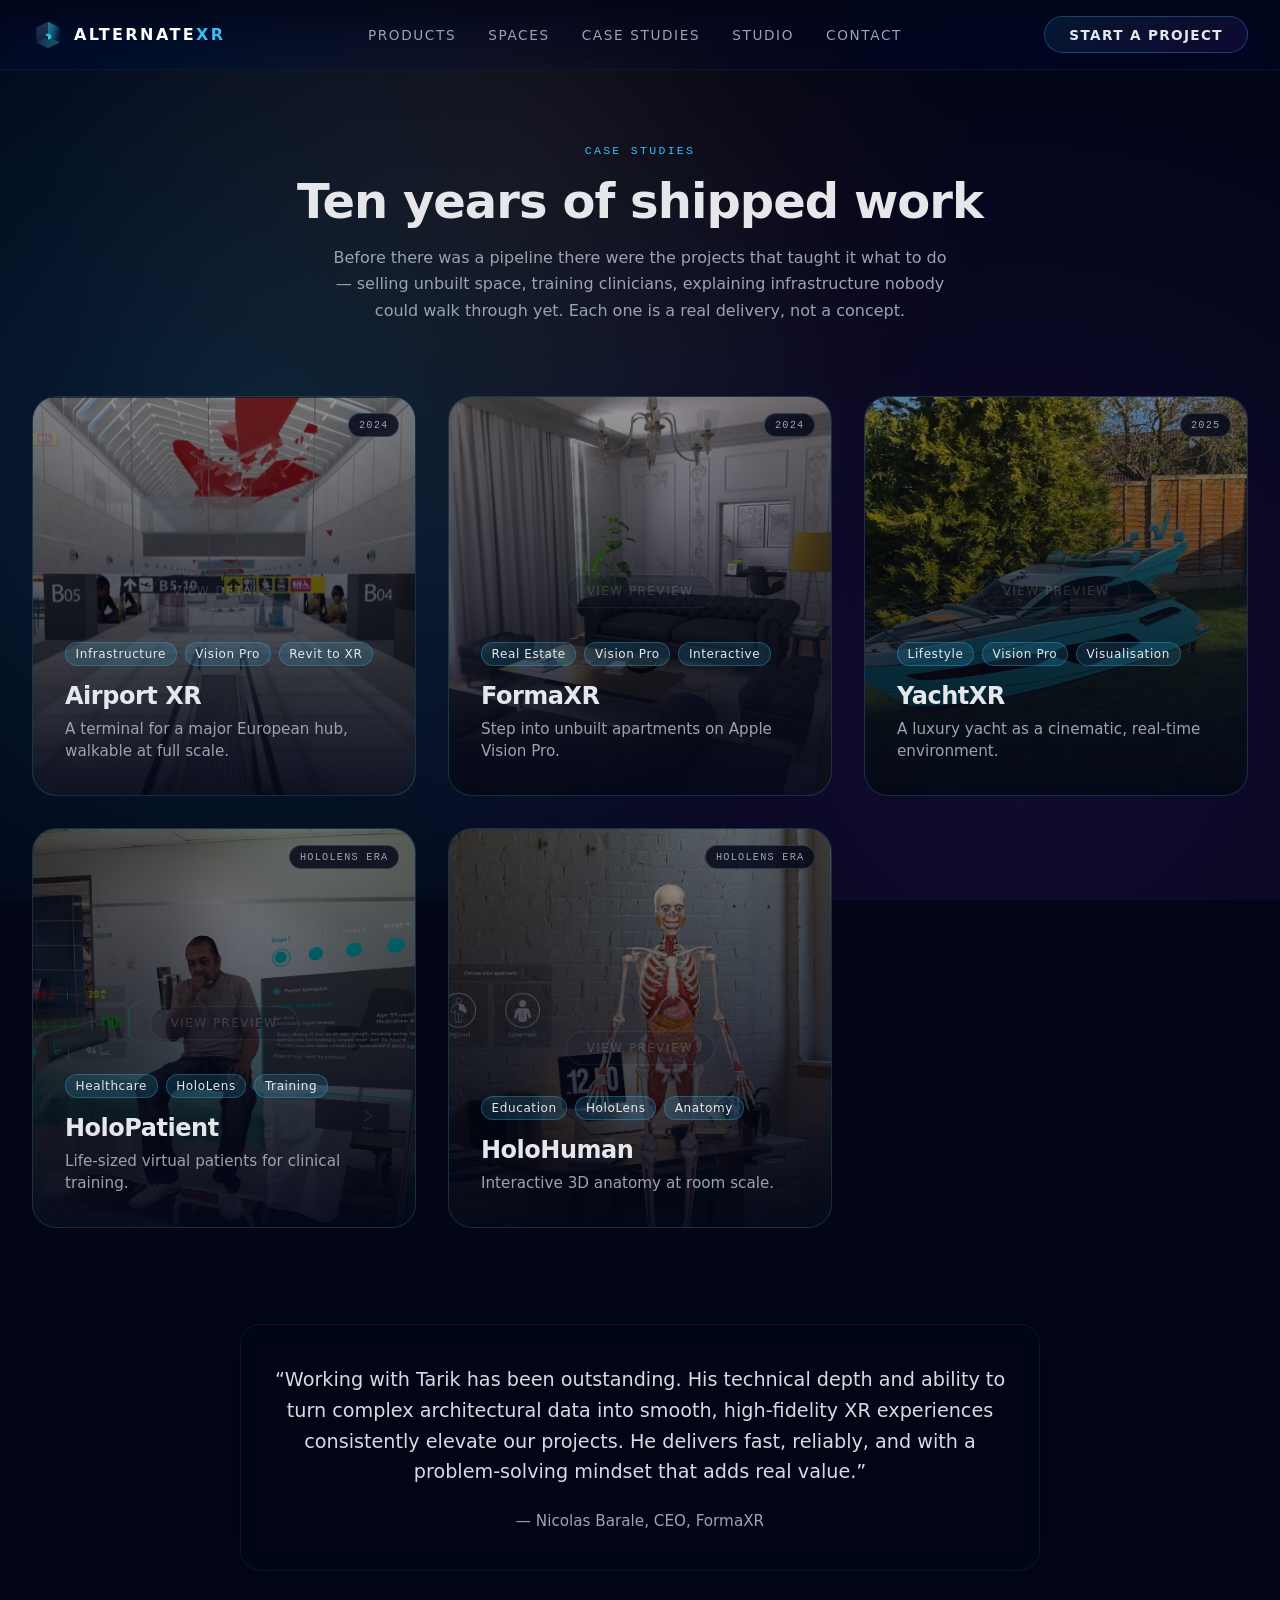
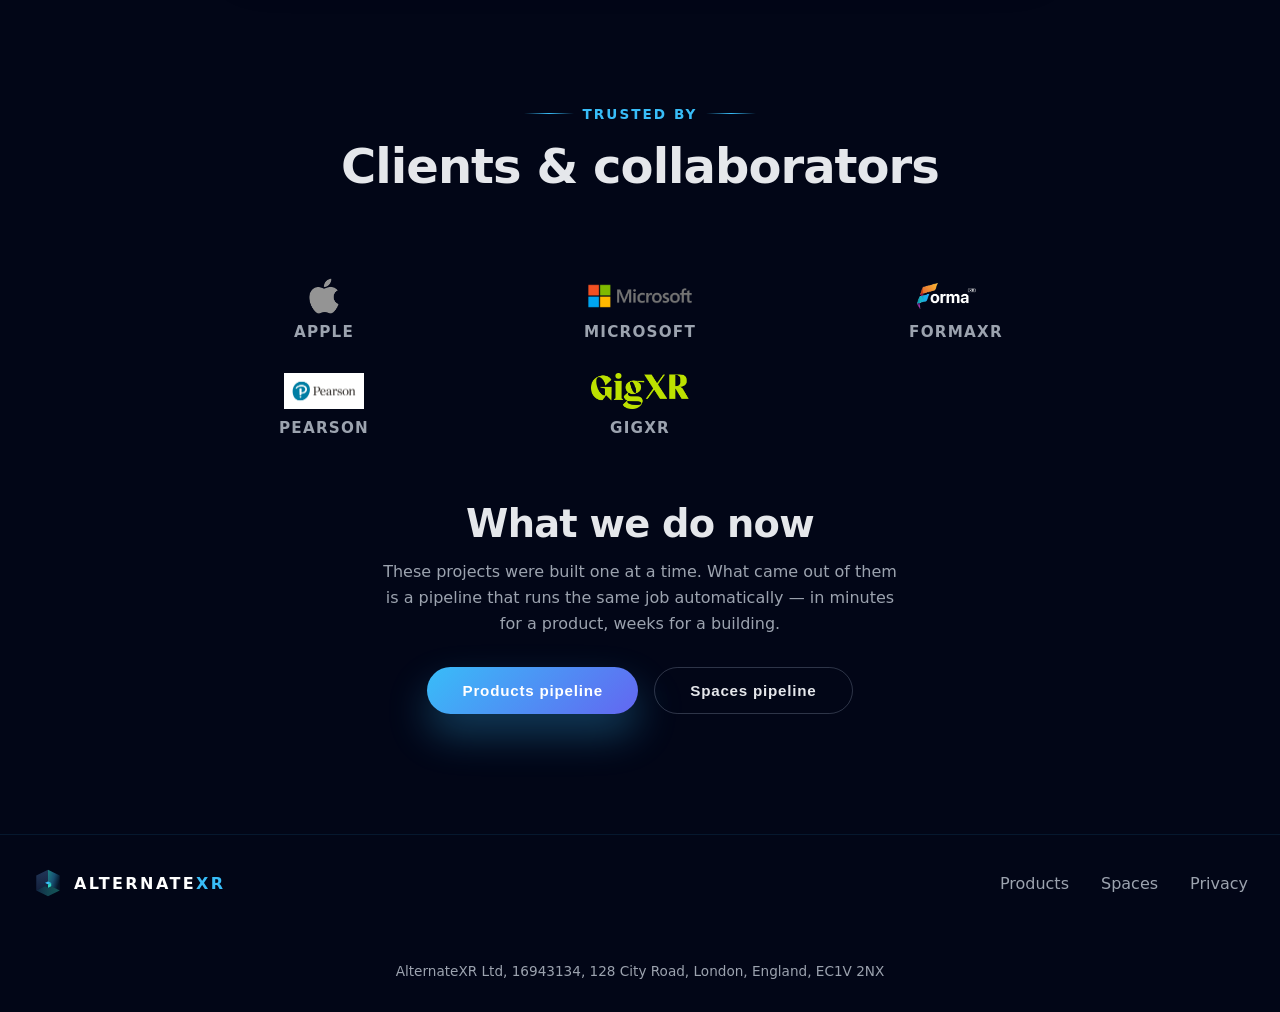
==== case-studies/index.html @ cd5d7dc6 "Add /case-studies/ page, restore airport entry, make modal keyboard-accessible All five projects now" ====
<!DOCTYPE html>
<html lang="en">

<head>
    <meta charset="UTF-8" />
    <title>Case Studies – Ten years of shipped XR work | AlternateXR</title>
    <meta name="viewport" content="width=device-width, initial-scale=1" />
    <meta name="color-scheme" content="dark">
    <meta name="description"
        content="Selected AlternateXR projects: an airport terminal built from Revit, Vision Pro property walkthroughs with FormaXR, and mixed-reality clinical training with Pearson and GIGXR." />
    <link rel="canonical" href="https://www.alternatexr.com/case-studies/">
    <meta property="og:title" content="Case Studies – Ten years of shipped XR work">
    <meta property="og:description"
        content="Airports, property, clinical training and product visualisation — the projects that taught the pipeline what it needed to do.">
    <meta property="og:type" content="website">
    <meta property="og:url" content="https://www.alternatexr.com/case-studies/">
    <meta property="og:image" content="https://www.alternatexr.com/media/airport-after-1600.jpg">
    <meta name="twitter:card" content="summary_large_image">
    <meta name="twitter:title" content="Case Studies – Ten years of shipped XR work">
    <meta name="twitter:description"
        content="Airports, property, clinical training and product visualisation.">
    <meta name="twitter:image" content="https://www.alternatexr.com/media/airport-after-1600.jpg">
    <link rel="stylesheet" href="../assets/site.css">
</head>

<body id="top">

    <!-- Navigation -->
    <nav class="nav-container" id="navbar">
        <div class="nav">
            <a href="../">
                <div class="nav-left">
                    <img src="../teal-dark-icon.svg" alt="AlternateXR icon" class="nav-brand-icon">
                    <div class="nav-title">ALTERNATE<span class="xr">XR</span></div>
                </div>
            </a>
            <div class="nav-links">
                <a href="../products/">Products</a>
                <a href="../spaces/">Spaces</a>
                <a href="./">Case Studies</a>
                <a href="../#studio">Studio</a>
                <a href="../#contact">Contact</a>
            </div>
            <a href="../#contact" class="nav-cta">Start a Project</a>
            <button class="nav-menu-toggle" id="menuToggle" type="button" aria-label="Open menu" aria-expanded="false">
                <span class="nav-menu-icon" aria-hidden="true">
                    <span class="bar"></span>
                    <span class="bar"></span>
                    <span class="bar"></span>
                </span>
            </button>
        </div>
    </nav>

    <main class="shell">

        <header class="pagehead">
            <div class="pagehead-kicker">Case studies</div>
            <h1 class="section-title">Ten years of shipped work</h1>
            <p class="lede">
                Before there was a pipeline there were the projects that taught it what to do &mdash;
                selling unbuilt space, training clinicians, explaining infrastructure nobody could
                walk through yet. Each one is a real delivery, not a concept.
            </p>
        </header>

        <section class="section" id="work">
            <div class="casegrid">

                <!-- Airport XR -->
                <div class="work-card project-trigger" data-project="airport" tabindex="0" role="button"
                    aria-label="Airport XR case study details">
                    <div class="work-card-era">2024</div>
                    <div class="work-card-bg" style="background-image: url('../media/airport-after-800.jpg');"></div>
                    <div class="work-card-content">
                        <div class="work-card-tags">
                            <span class="work-tag">Infrastructure</span>
                            <span class="work-tag">Vision Pro</span>
                            <span class="work-tag">Revit to XR</span>
                        </div>
                        <h2 class="work-card-title">Airport XR</h2>
                        <p class="work-card-description">
                            A terminal for a major European hub, walkable at full scale.
                        </p>
                        <div class="work-card-hover-hint">
                            <span class="hint-text">View details</span>
                        </div>
                    </div>
                </div>

                <!-- FormaXR -->
                <div class="work-card project-trigger" data-project="formaxr" tabindex="0" role="button"
                    aria-label="FormaXR case study details">
                    <div class="work-card-era">2024</div>
                    <div class="work-card-bg" style="background-image: url('../forma-thumb.jpg');"></div>
                    <div class="work-card-content">
                        <div class="work-card-tags">
                            <span class="work-tag">Real Estate</span>
                            <span class="work-tag">Vision Pro</span>
                            <span class="work-tag">Interactive</span>
                        </div>
                        <h2 class="work-card-title">FormaXR</h2>
                        <p class="work-card-description">
                            Step into unbuilt apartments on Apple Vision Pro.
                        </p>
                        <div class="work-card-hover-hint">
                            <span class="hint-text">View preview</span>
                        </div>
                    </div>
                </div>

                <!-- YachtXR -->
                <div class="work-card project-trigger" data-project="yachtxr" tabindex="0" role="button"
                    aria-label="YachtXR case study details">
                    <div class="work-card-era">2025</div>
                    <div class="work-card-bg" style="background-image: url('../media/yachtxr-1200.jpg');"></div>
                    <div class="work-card-content">
                        <div class="work-card-tags">
                            <span class="work-tag">Lifestyle</span>
                            <span class="work-tag">Vision Pro</span>
                            <span class="work-tag">Visualisation</span>
                        </div>
                        <h2 class="work-card-title">YachtXR</h2>
                        <p class="work-card-description">
                            A luxury yacht as a cinematic, real-time environment.
                        </p>
                        <div class="work-card-hover-hint">
                            <span class="hint-text">View preview</span>
                        </div>
                    </div>
                </div>

                <!-- HoloPatient -->
                <div class="work-card project-trigger" data-project="holopatient" tabindex="0" role="button"
                    aria-label="HoloPatient case study details">
                    <div class="work-card-era">HoloLens era</div>
                    <div class="work-card-bg" style="background-image: url('../holopatient-thumb.jpg');"></div>
                    <div class="work-card-content">
                        <div class="work-card-tags">
                            <span class="work-tag">Healthcare</span>
                            <span class="work-tag">HoloLens</span>
                            <span class="work-tag">Training</span>
                        </div>
                        <h2 class="work-card-title">HoloPatient</h2>
                        <p class="work-card-description">
                            Life-sized virtual patients for clinical training.
                        </p>
                        <div class="work-card-hover-hint">
                            <span class="hint-text">View preview</span>
                        </div>
                    </div>
                </div>

                <!-- HoloHuman -->
                <div class="work-card project-trigger" data-project="holohuman" tabindex="0" role="button"
                    aria-label="HoloHuman case study details">
                    <div class="work-card-era">HoloLens era</div>
                    <div class="work-card-bg" style="background-image: url('../holohuman-thumb.jpg');"></div>
                    <div class="work-card-content">
                        <div class="work-card-tags">
                            <span class="work-tag">Education</span>
                            <span class="work-tag">HoloLens</span>
                            <span class="work-tag">Anatomy</span>
                        </div>
                        <h2 class="work-card-title">HoloHuman</h2>
                        <p class="work-card-description">
                            Interactive 3D anatomy at room scale.
                        </p>
                        <div class="work-card-hover-hint">
                            <span class="hint-text">View preview</span>
                        </div>
                    </div>
                </div>

            </div>
        </section>

        <!-- Project Modal -->
        <div class="project-modal" id="projectModal" aria-hidden="true">
            <div class="project-modal-backdrop" id="projectModalBackdrop"></div>
            <div class="project-modal-dialog" role="dialog" aria-modal="true" aria-labelledby="projectModalTitle">
                <button class="project-modal-close" id="projectModalClose"
                    aria-label="Close project details">&times;</button>

                <div class="project-modal-media">
                    <video id="projectModalVideo" class="project-modal-video" autoplay muted loop playsinline
                        preload="metadata" poster=""></video>
                </div>

                <div class="project-modal-body">
                    <div class="project-modal-tags" id="projectModalTags"></div>
                    <h3 class="project-modal-title" id="projectModalTitle"></h3>
                    <p class="project-modal-text" id="projectModalText"></p>
                    <ul class="project-modal-list" id="projectModalList"></ul>
                </div>
            </div>
        </div>

        <!-- Testimonial -->
        <section class="testimonial" id="testimonial">
            <div class="testimonial-card">
                <p class="testimonial-text">
                    &ldquo;Working with Tarik has been outstanding. His technical depth and ability to turn complex
                    architectural data into smooth, high-fidelity XR experiences consistently elevate our projects. He
                    delivers fast, reliably, and with a problem-solving mindset that adds real value.&rdquo;
                </p>
                <p class="testimonial-author">
                    &mdash; Nicolas Barale, CEO, FormaXR
                </p>
            </div>
        </section>

        <!-- Clients -->
        <section class="section" id="clients">
            <div class="section-header section-header--tight">
                <div class="section-eyebrow">Trusted by</div>
                <h2 class="section-title">Clients &amp; collaborators</h2>
            </div>
            <div class="clients-marquee">
                <div class="clients-grid">
                    <div class="client-logo">
                        <img src="../logos/apple.png" alt="Apple" width="36" height="36" loading="lazy" />
                        <span>Apple</span>
                    </div>
                    <div class="client-logo">
                        <img src="../logos/microsoft.png" alt="Microsoft" width="36" height="36" loading="lazy" />
                        <span>Microsoft</span>
                    </div>
                    <div class="client-logo">
                        <img src="../logos/formaxr.png" alt="FormaXR" width="36" height="36" loading="lazy" />
                        <span>FormaXR</span>
                    </div>
                    <div class="client-logo">
                        <img src="../logos/pearson.jpg" alt="Pearson Education" width="36" height="36" loading="lazy" />
                        <span>Pearson</span>
                    </div>
                    <div class="client-logo">
                        <img src="../logos/gigxr.png" alt="GIGXR" width="36" height="36" loading="lazy" />
                        <span>GIGXR</span>
                    </div>
                </div>
            </div>
        </section>

        <!-- CTA -->
        <section class="endcta">
            <h2>What we do now</h2>
            <p>
                These projects were built one at a time. What came out of them is a pipeline that
                runs the same job automatically &mdash; in minutes for a product, weeks for a building.
            </p>
            <div class="hero-cta-group">
                <button class="btn-primary" onclick="location.href='../products/'">Products pipeline</button>
                <button class="btn-secondary" onclick="location.href='../spaces/'">Spaces pipeline</button>
            </div>
        </section>

    </main>

    <!-- Footer -->
    <footer class="footer">
        <div class="footer-content">
            <a href="../">
                <div class="footer-brand">
                    <img src="../teal-dark-icon.svg" alt="AlternateXR icon" class="nav-brand-icon">
                    <span class="nav-title">ALTERNATE<span class="xr">XR</span></span>
                </div>
            </a>
            <div class="footer-links">
                <a href="../products/">Products</a>
                <a href="../spaces/">Spaces</a>
                <a href="../privacy.html">Privacy</a>
            </div>
            <div class="footer-copyright">
                AlternateXR Ltd, 16943134, 128 City Road, London, England, EC1V 2NX
            </div>
        </div>
    </footer>

    <script src="../assets/site.js" defer></script>
</body>

</html>
---- assets/site.css ----
:root {
    --bg: #020617;
    --bg-soft: rgba(15, 23, 42, 0.96);
    --accent: #38bdf8;
    --accent-soft: rgba(56, 189, 248, 0.18);
    --text: #e5e7eb;
    --muted: #9ca3af;
    --border: rgba(148, 163, 184, 0.25);
    --radius-lg: 1rem;
    --radius-xl: 1.5rem;
    --shadow-card: 0 24px 70px rgba(15, 23, 42, 0.8);
    --max-width: 1280px;
    color-scheme: light;
}

* {
    box-sizing: border-box;
    margin: 0;
    padding: 0;
}

html {
    scroll-behavior: smooth;
    cursor: default;
}

body {
    font-family: -apple-system, BlinkMacSystemFont, "SF Pro Display", "Segoe UI", system-ui, sans-serif;
    color: var(--text);
    background: var(--bg);
    overflow-x: hidden;
    position: relative;
}

/* Animated background */
body::before {
    content: "";
    position: fixed;
    top: 0;
    left: 0;
    right: 0;
    bottom: 0;
    background:
        radial-gradient(circle at 20% 50%, rgba(56, 189, 248, 0.15), transparent 55%),
        radial-gradient(circle at 80% 80%, rgba(147, 51, 234, 0.12), transparent 55%),
        radial-gradient(circle at 40% 20%, rgba(249, 115, 22, 0.08), transparent 45%);
    pointer-events: none;
    z-index: -1;
    /* animation: gradientShift 20s ease infinite; */
}

@keyframes gradientShift {

    0%,
    100% {
        transform: translate(0, 0) scale(1);
    }

    33% {
        transform: translate(-50px, -30px) scale(1.1);
    }

    66% {
        transform: translate(30px, 20px) scale(0.95);
    }
}

/* Floating particles */
.particles {
    position: fixed;
    top: 0;
    left: 0;
    width: 100%;
    height: 100%;
    pointer-events: none;
    z-index: 1;
}

.particle {
    position: absolute;
    width: 4px;
    height: 4px;
    background: var(--accent);
    border-radius: 50%;
    opacity: 0;
    animation: float 20s infinite;
}

@keyframes float {
    0% {
        transform: translateY(100vh) translateX(0);
        opacity: 0;
    }

    10% {
        opacity: 0.4;
    }

    90% {
        opacity: 0.4;
    }

    100% {
        transform: translateY(-100vh) translateX(100px);
        opacity: 0;
    }
}

.particle:nth-child(1) {
    left: 10%;
    animation-delay: 0s;
    animation-duration: 18s;
}

.particle:nth-child(2) {
    left: 25%;
    animation-delay: 2s;
    animation-duration: 22s;
    width: 3px;
    height: 3px;
}

.particle:nth-child(3) {
    left: 40%;
    animation-delay: 4s;
    animation-duration: 20s;
}

.particle:nth-child(4) {
    left: 55%;
    animation-delay: 1s;
    animation-duration: 24s;
    width: 5px;
    height: 5px;
}

.particle:nth-child(5) {
    left: 70%;
    animation-delay: 3s;
    animation-duration: 19s;
}

.particle:nth-child(6) {
    left: 85%;
    animation-delay: 5s;
    animation-duration: 21s;
    width: 3px;
    height: 3px;
}

.particle:nth-child(7) {
    left: 95%;
    animation-delay: 7s;
    animation-duration: 23s;
}

.particle:nth-child(8) {
    left: 5%;
    animation-delay: 6s;
    animation-duration: 18s;
}

a {
    color: inherit;
    text-decoration: none;
    cursor: pointer;
}

.shell {
    max-width: var(--max-width);
    margin: 0 auto;
    padding: 0 2rem 4rem;
    position: relative;
    z-index: 2;
}

/* NAVBAR */
.nav-container {
    position: fixed;
    top: 0;
    left: 0;
    right: 0;
    z-index: 100;
    backdrop-filter: blur(20px) saturate(180%);
    background: linear-gradient(to bottom,
            rgba(2, 6, 23, 0.85),
            rgba(2, 6, 23, 0.3),
            transparent);
    border-bottom: 1px solid rgba(56, 189, 248, 0.1);
    transition: all 0.3s ease;
}

.nav-container.scrolled {
    backdrop-filter: blur(30px) saturate(200%);
    background: rgba(2, 6, 23, 0.95);
    border-bottom: 1px solid rgba(56, 189, 248, 0.2);
}

.nav {
    max-width: var(--max-width);
    margin: 0 auto;
    padding: 1rem 2rem;
    display: flex;
    align-items: center;
    justify-content: space-between;
}

.nav-left {
    display: flex;
    align-items: center;
    gap: 10px;
}

.nav-brand-icon {
    width: 32px;
    height: 32px;
    flex-shrink: 0;
}

.nav-title .xr {
    color: #38BDF8;
}

@keyframes pulse {

    0%,
    100% {
        box-shadow: 0 0 30px rgba(56, 189, 248, 0.5);
    }

    50% {
        box-shadow: 0 0 50px rgba(56, 189, 248, 0.8);
    }
}

.nav-title {
    font-family: "SF Pro Display", "SF Pro Text", -apple-system, BlinkMacSystemFont, "Segoe UI", system-ui, sans-serif;
    font-size: 1rem;
    font-weight: 700;
    letter-spacing: 0.15em;
    text-transform: uppercase;
    /*background: linear-gradient(20deg, #ffffff, #38bdf8);*/
    -webkit-background-clip: text;
    background-clip: text;
    color: #ffffff;
}

.nav-links {
    display: flex;
    align-items: center;
    gap: 2rem;
    font-size: 0.85rem;
    text-transform: uppercase;
    letter-spacing: 0.12em;
    color: var(--muted);
}

.nav-links a {
    position: relative;
    transition: color 0.3s ease;
    padding: 0.5rem 0;
}

.nav-links a::after {
    content: "";
    position: absolute;
    left: 0;
    bottom: 0;
    height: 2px;
    width: 0;
    background: linear-gradient(90deg, #38bdf8, #a855f7);
    transition: width 0.3s ease;
    border-radius: 2px;
}

.nav-links a:hover {
    color: #ffffff;
}

.nav-links a:hover::after {
    width: 100%;
}

.nav-cta {
    padding: 0.6rem 1.5rem;
    border-radius: 999px;
    background: linear-gradient(135deg, rgba(56, 189, 248, 0.1), rgba(147, 51, 234, 0.1));
    border: 1px solid rgba(56, 189, 248, 0.3);
    font-size: 0.85rem;
    font-weight: 600;
    letter-spacing: 0.1em;
    text-transform: uppercase;
    transition: all 0.3s ease;
    backdrop-filter: blur(10px);
    cursor: pointer;
}

.nav-cta:hover {
    background: linear-gradient(135deg, rgba(56, 189, 248, 0.2), rgba(147, 51, 234, 0.2));
    border-color: rgba(56, 189, 248, 0.5);
    transform: translateY(-2px);
    box-shadow: 0 10px 30px rgba(56, 189, 248, 0.3);
}

/* Mobile menu */
.nav-menu-toggle {
    display: none;
    align-items: center;
    justify-content: center;
    width: 2.4rem;
    height: 2.4rem;
    padding: 0;
    background: rgba(2, 6, 23, 0.6);
    border: 1px solid rgba(56, 189, 248, 0.25);
    border-radius: 0.65rem;
    color: var(--text);
    font-size: 1.25rem;
    line-height: 1;
    cursor: pointer;
    transition: border-color 0.2s ease, background 0.2s ease;
}

.nav-menu-toggle:hover {
    border-color: rgba(56, 189, 248, 0.5);
    background: rgba(2, 6, 23, 0.8);
}

.nav-menu-toggle:focus-visible {
    outline: 2px solid rgba(56, 189, 248, 0.7);
    outline-offset: 2px;
}

.nav-menu-icon {
    position: relative;
    width: 18px;
    height: 14px;
    display: block;
}

.nav-menu-icon .bar {
    position: absolute;
    left: 0;
    width: 100%;
    height: 2px;
    border-radius: 999px;
    background: currentColor;
    transform-origin: center;
    transition: transform 0.22s ease, opacity 0.2s ease;
}

.nav-menu-icon .bar:nth-child(1) {
    top: 0;
}

.nav-menu-icon .bar:nth-child(2) {
    top: 6px;
}

.nav-menu-icon .bar:nth-child(3) {
    top: 12px;
}

.nav-menu-toggle.is-open .nav-menu-icon .bar:nth-child(1) {
    transform: translateY(6px) rotate(45deg);
}

.nav-menu-toggle.is-open .nav-menu-icon .bar:nth-child(2) {
    opacity: 0;
    transform: scaleX(0.4);
}

.nav-menu-toggle.is-open .nav-menu-icon .bar:nth-child(3) {
    transform: translateY(-6px) rotate(-45deg);
}

/* HERO */
header.hero {
    margin-top: 72px;
    min-height: 100vh;
    display: flex;
    align-items: center;
    justify-content: center;
    position: relative;
    overflow: hidden;
}

.hero-video-wrapper {
    position: absolute;
    top: 0;
    left: 0;
    width: 100%;
    height: 100%;
    z-index: 0;
}

.hero-video {
    width: 100%;
    height: 100%;
    object-fit: cover;
    filter: brightness(0.7);
}

.hero-video-overlay {
    position: absolute;
    top: 0;
    left: 0;
    width: 100%;
    height: 100%;
    background:
        linear-gradient(to bottom, rgba(2, 6, 23, 0.1) 0%, rgba(2, 6, 23, 0.4) 50%, rgba(2, 6, 23, 0.7) 100%),
        radial-gradient(circle at 20% 50%, rgba(56, 189, 248, 0.15), transparent 60%);
    animation: overlayPulse 8s ease-in-out infinite;
}

@keyframes overlayPulse {

    0%,
    100% {
        opacity: 0.9;
    }

    50% {
        opacity: 0.7;
    }
}

.hero-content {
    max-width: var(--max-width);
    margin: 0 auto;
    padding: 2rem;
    text-align: center;
    position: relative;
    z-index: 10;
}

.hero-badge {
    display: inline-flex;
    align-items: center;
    gap: 0.5rem;
    padding: 0.5rem 1.2rem;
    border-radius: 999px;
    background: linear-gradient(135deg, rgba(56, 189, 248, 0.1), rgba(147, 51, 234, 0.1));
    border: 1px solid rgba(56, 189, 248, 0.2);
    font-size: 0.85rem;
    font-weight: 500;
    letter-spacing: 0.05em;
    margin-bottom: 2rem;
    animation: fadeInUp 0.8s ease;
    backdrop-filter: blur(10px);
}

.hero-badge .badge-icon {
    width: 8px;
    height: 8px;
    background: #38bdf8;
    border-radius: 50%;
    flex: 0 0 auto;
    display: inline-block;
    aspect-ratio: 1 / 1;
    animation: blink 2s ease-in-out infinite;
}

@keyframes blink {

    0%,
    100% {
        opacity: 1;
    }

    50% {
        opacity: 0.3;
    }
}

.hero-heading {
    font-size: clamp(2.5rem, 6vw, 5rem);
    font-weight: 700;
    margin-bottom: 0.8rem;
    line-height: 1.05;
    letter-spacing: -0.02em;
    animation: fadeInUp 0.8s ease 0.2s both;
}

.hero-heading .gradient-text {
    background: linear-gradient(135deg, #38bdf8 0%, #a855f7 50%, #f97316 100%);
    -webkit-background-clip: text;
    background-clip: text;
    color: transparent;
    display: inline-block;
    animation: gradientFlow 8s ease infinite;
}

@keyframes gradientFlow {

    0%,
    100% {
        filter: hue-rotate(0deg);
    }

    50% {
        filter: hue-rotate(30deg);
    }
}

.hero-subtitle {
    font-size: clamp(1.1rem, 2vw, 1.4rem);
    margin-bottom: 3rem;
    animation: fadeInUp 0.8s ease 0.4s both;
    max-width: 600px;
    margin-left: auto;
    margin-right: auto;
    margin-bottom: 1.6rem;
    /* reduce by ~20% */
    line-height: 1.6;
}

.hero-subnote {
    font-size: 0.95rem;
    color: var(--muted);
    margin-top: 0.5rem;
    margin-bottom: 2.2rem;
    animation: fadeInUp 0.8s ease 0.55s both;
}

.work-subnote {
    text-align: center;
    max-width: 780px;
    margin-left: auto;
    margin-right: auto;
    margin-top: 1rem;
    margin-bottom: 2.2rem;
}

.hero-capabilities {
    display: flex;
    flex-wrap: wrap;
    justify-content: center;
    gap: 0.5rem;
    margin: 0 auto 2.2rem;
    max-width: 520px;
}

.hero-chip {
    padding: 0.4rem 0.9rem;
    border-radius: 999px;
    border: 1px solid rgba(56, 189, 248, 0.35);
    background: radial-gradient(circle at 0% 0%, rgba(56, 189, 248, 0.18), rgba(15, 23, 42, 0.96));
    font-size: 0.8rem;
    letter-spacing: 0.08em;
    text-transform: uppercase;
    color: var(--muted);
}


@keyframes fadeInUp {
    from {
        opacity: 0;
        transform: translateY(30px);
    }

    to {
        opacity: 1;
        transform: translateY(0);
    }
}

.hero-cta-group {
    display: flex;
    gap: 1rem;
    justify-content: center;
    flex-wrap: wrap;
    animation: fadeInUp 0.8s ease 0.6s both;
}

.btn-primary {
    padding: 0.9rem 2.2rem;
    border-radius: 999px;
    background: linear-gradient(135deg, #38bdf8, #6366f1);
    color: white;
    font-weight: 600;
    font-size: 0.95rem;
    letter-spacing: 0.05em;
    border: none;
    cursor: pointer;
    transition: all 0.3s ease;
    box-shadow: 0 20px 40px rgba(56, 189, 248, 0.3);
    position: relative;
    overflow: hidden;
}

.btn-primary::before {
    content: "";
    position: absolute;
    top: 0;
    left: -100%;
    width: 100%;
    height: 100%;
    background: linear-gradient(90deg, transparent, rgba(255, 255, 255, 0.2), transparent);
    transition: left 0.6s ease;
}

.btn-primary:hover {
    transform: translateY(-3px);
    box-shadow: 0 25px 50px rgba(56, 189, 248, 0.5);
}

.btn-primary:hover::before {
    left: 100%;
}

.btn-secondary {
    padding: 0.9rem 2.2rem;
    border-radius: 999px;
    background: transparent;
    color: var(--text);
    font-weight: 600;
    font-size: 0.95rem;
    letter-spacing: 0.05em;
    border: 1px solid rgba(148, 163, 184, 0.3);
    cursor: pointer;
    transition: all 0.3s ease;
    backdrop-filter: blur(10px);
}

.btn-secondary:hover {
    background: rgba(56, 189, 248, 0.1);
    border-color: rgba(56, 189, 248, 0.5);
    transform: translateY(-3px);
}

/* Floating capabilities */
.floating-capabilities {
    position: absolute;
    top: 0;
    left: 0;
    width: 100%;
    height: 100%;
    pointer-events: none;
    z-index: 5;
}

.capability-card {
    position: absolute;
    padding: 0.8rem 1.3rem;
    border-radius: 999px;
    background: linear-gradient(135deg, rgba(2, 6, 23, 0.9), rgba(15, 23, 42, 0.9));
    backdrop-filter: blur(30px);
    border: 1px solid rgba(56, 189, 248, 0.3);
    font-size: 0.85rem;
    font-weight: 600;
    letter-spacing: 0.05em;
    opacity: 0;
    animation: floatCard 20s ease-in-out infinite;
    white-space: nowrap;
    box-shadow: 0 10px 30px rgba(0, 0, 0, 0.5);
}

@keyframes floatCard {

    0%,
    100% {
        opacity: 0;
        transform: translate(0, 20px) scale(0.9);
    }

    15%,
    85% {
        opacity: 1;
        transform: translate(0, 0) scale(1);
    }
}

.capability-card:nth-child(1) {
    top: 25%;
    left: 10%;
    animation-delay: 0s;
}

.capability-card:nth-child(2) {
    top: 25%;
    right: 10%;
    animation-delay: 2s;
}

.capability-card:nth-child(3) {
    bottom: 35%;
    left: 12%;
    animation-delay: 4s;
}

.capability-card:nth-child(4) {
    bottom: 35%;
    right: 12%;
    animation-delay: 6s;
}

/* Stats section */
.stats-grid {
    display: grid;
    grid-template-columns: repeat(auto-fit, minmax(200px, 1fr));
    gap: 2rem;
    margin: 3rem 0;
    padding: 2.5rem 0;
    border-top: 1px solid rgba(56, 189, 248, 0.1);
    border-bottom: 1px solid rgba(56, 189, 248, 0.1);
    align-items: flex-start;
    /* NEW */
}

.stat-card {
    text-align: center;
    opacity: 0;
    animation: fadeInUp 0.8s ease forwards;
    display: flex;
    /* NEW */
    flex-direction: column;
    /* NEW */
    align-items: center;
    /* NEW */
}

.stat-card:nth-child(1) {
    animation-delay: 0.1s;
}

.stat-card:nth-child(2) {
    animation-delay: 0.2s;
}

.stat-card:nth-child(3) {
    animation-delay: 0.3s;
}

.stat-card:nth-child(4) {
    animation-delay: 0.4s;
}

.stat-number {
    font-size: 2rem;
    /* was 2.5rem */
    font-weight: 700;
    background: linear-gradient(135deg, #38bdf8, #a855f7);
    -webkit-background-clip: text;
    background-clip: text;
    color: transparent;
    margin-bottom: 0.5rem;
    white-space: nowrap;
    /* NEW */
    min-height: 2.4rem;
    /* NEW: keeps all headers vertically aligned */
}

.stat-label {
    font-size: 0.9rem;
    color: var(--muted);
    text-transform: uppercase;
    letter-spacing: 0.1em;
}

.mobile-break {
    display: none;
}

/* SECTIONS */
section {
    padding: 5rem 0;
    opacity: 1;
    transform: translateY(0);
    transition: all 0.8s ease;
}

/* Tighter contact/footer spacing */
#contact {
    padding-bottom: 2.5rem;
}

#work {
    padding-bottom: 3.5rem;
}

section.animate-in {
    opacity: 0;
    transform: translateY(30px);
}

section.visible {
    opacity: 1;
    transform: translateY(0);
}

.section-header {
    text-align: center;
    margin-bottom: 4rem;
}

.section-eyebrow {
    font-size: 0.85rem;
    font-weight: 600;
    letter-spacing: 0.15em;
    text-transform: uppercase;
    color: var(--accent);
    margin-bottom: 1rem;
    display: inline-flex;
    align-items: center;
    gap: 0.5rem;
}

.section-eyebrow::before,
.section-eyebrow::after {
    content: "";
    width: 50px;
    height: 1px;
    background: linear-gradient(90deg, transparent, var(--accent), transparent);
}

.section-title {
    font-size: clamp(2rem, 4vw, 3rem);
    font-weight: 700;
    margin-bottom: 1rem;
    letter-spacing: -0.02em;
}

/* Work cards */
.work-grid {
    display: grid;
    grid-template-columns: repeat(auto-fit, minmax(350px, 1fr));
    gap: 2rem;
    margin-bottom: 3rem;
}

.work-card {
    border-radius: 1.5rem;
    overflow: hidden;
    background: linear-gradient(135deg, rgba(15, 23, 42, 0.8), rgba(30, 41, 59, 0.6));
    backdrop-filter: blur(20px);
    border: 1px solid rgba(56, 189, 248, 0.15);
    transition: all 0.4s ease;
    cursor: pointer;
    position: relative;
    height: 400px;
    display: flex;
    flex-direction: column;
    justify-content: flex-end;
}

.work-card::before {
    content: "";
    position: absolute;
    top: 0;
    left: 0;
    right: 0;
    bottom: 0;
    background: linear-gradient(to bottom, transparent, rgba(2, 6, 23, 0.9));
    z-index: 1;
}

.work-card-bg {
    position: absolute;
    top: 0;
    left: 0;
    right: 0;
    bottom: 0;
    background-size: cover, cover;
    background-position: center, center;
    background-repeat: no-repeat, no-repeat;
    transition: transform 0.4s ease, filter 0.4s ease;
    filter: brightness(0.6) saturate(1.2);
}

.work-card:hover {
    transform: translateY(-10px);
    border-color: rgba(56, 189, 248, 0.3);
    box-shadow: 0 30px 60px rgba(56, 189, 248, 0.2);
}

.work-card:hover .work-card-bg {
    transform: scale(1.1);
    filter: brightness(0.8) saturate(1.3);
}

.work-card-content {
    padding: 2rem;
    position: relative;
    z-index: 2;
}

.work-card-tags {
    display: flex;
    flex-wrap: nowrap;
    gap: 0.5rem;
    margin-bottom: 1rem;
    /* safety */
    -webkit-overflow-scrolling: touch;
}

.work-card-tags::-webkit-scrollbar {
    display: none;
}

.work-tag {
    padding: 0.25rem 0.6rem;
    border-radius: 999px;
    background: rgba(56, 189, 248, 0.15);
    border: 1px solid rgba(56, 189, 248, 0.3);
    font-size: 0.75rem;
    font-weight: 500;
    letter-spacing: 0.05em;
    white-space: nowrap;
    /* NEVER break text */
    flex: 0 0 auto;
    /* prevent shrinking/stretching */
}

.work-card-title {
    font-size: 1.5rem;
    font-weight: 700;
    margin-bottom: 0.5rem;
    letter-spacing: -0.02em;
}

.work-card-description {
    font-size: 0.95rem;
    color: var(--muted);
    line-height: 1.5;
}

.work-card-hover-hint {
    position: absolute;
    top: -10%;
    left: 50%;
    transform: translate(-50%, -50%);
    display: inline-flex;
    align-items: center;
    gap: 0.4rem;
    padding: 0.55rem 1.25rem;
    border-radius: 999px;
    background: rgba(15, 23, 42, 0.78);
    border: 1px solid rgba(148, 163, 184, 0.45);
    font-size: 0.75rem;
    color: var(--muted);
    opacity: 0.25;
    transition:
        opacity 0.25s ease,
        transform 0.25s ease,
        border-color 0.25s ease,
        background 0.25s ease,
        color 0.25s ease;
    pointer-events: none;
    z-index: 3;
}

.work-card:hover .work-card-hover-hint {
    opacity: 1;
    transform: translate(-50%, -50%) scale(1.05);
    border-color: rgba(56, 189, 248, 0.85);
    background: rgba(15, 23, 42, 0.98);
    color: #e5e7eb;
}

.work-cta {
    text-align: center;
    margin-top: 1rem;
}

.hint-icon {
    font-size: 0.7rem;
}

.hint-text {
    text-transform: uppercase;
    letter-spacing: 0.12em;
}

/* Project modal */
.project-modal {
    position: fixed;
    inset: 0;
    display: none;
    align-items: center;
    justify-content: center;
    z-index: 200;
}

.project-modal.open {
    display: flex;
}

.project-modal-backdrop {
    position: absolute;
    inset: 0;
    background: rgba(2, 6, 23, 0.85);
    backdrop-filter: blur(18px);
}

.project-modal-dialog {
    position: relative;
    z-index: 1;
    max-width: 960px;
    width: 90%;
    max-height: 80vh;
    background: linear-gradient(135deg, rgba(15, 23, 42, 0.95), rgba(15, 23, 42, 0.98));
    border-radius: 1.5rem;
    border: 1px solid rgba(56, 189, 248, 0.3);
    box-shadow: 0 30px 80px rgba(0, 0, 0, 0.8);
    display: grid;
    grid-template-columns: minmax(0, 3fr) minmax(0, 2fr);
    overflow: hidden;
}

.project-modal-media {
    position: relative;
    background: #020617;
}

.project-modal-video {
    width: 100%;
    height: 100%;
    max-height: 80vh;
    object-fit: cover;
    display: block;
}

.project-modal-body {
    padding: 1.8rem;
    overflow-y: auto;
}

.project-modal-tags {
    display: flex;
    flex-wrap: wrap;
    gap: 0.4rem;
    margin-bottom: 0.8rem;
}

.project-modal-tags .tag {
    padding: 0.25rem 0.7rem;
    border-radius: 999px;
    border: 1px solid rgba(148, 163, 184, 0.7);
    font-size: 0.75rem;
    color: var(--muted);
}

.project-modal-title {
    font-size: 1.4rem;
    margin: 0 0 0.6rem 0;
}

.project-modal-text {
    font-size: 0.95rem;
    color: var(--muted);
    margin-bottom: 0.6rem;
}

.project-modal-list {
    padding-left: 1.1rem;
    font-size: 0.88rem;
    color: var(--muted);
}

.project-modal-list li+li {
    margin-top: 0.2rem;
}

.project-modal-close {
    position: absolute;
    top: 0.9rem;
    right: 0.9rem;
    border: none;
    background: rgba(15, 23, 42, 0.9);
    color: var(--muted);
    border-radius: 999px;
    width: 32px;
    height: 32px;
    cursor: pointer;
    display: flex;
    align-items: center;
    justify-content: center;
    border: 1px solid rgba(148, 163, 184, 0.6);
    font-size: 0.9rem;
    transition: all 0.2s ease;
}

.project-modal-close:hover {
    color: #e5e7eb;
    border-color: rgba(56, 189, 248, 0.8);
}

#process {
    padding: 6rem 0 4rem;
}

.process-grid {
    max-width: 980px;
    margin: 0 auto;
    display: grid;
    grid-template-columns: repeat(3, 1fr);
    gap: 2.5rem;
}

.process-step {
    padding: 2rem;
    border: 1px solid rgba(56, 189, 248, 0.25);
    border-radius: 1.25rem;
    background: rgba(2, 6, 23, 0.65);
    text-align: center;
    backdrop-filter: blur(12px);
    transition: border-color 0.25s ease, background 0.25s ease;
}

.process-step:hover {
    border-color: rgba(56, 189, 248, 0.6);
    background: rgba(2, 6, 23, 0.85);
}

.process-icon {
    font-size: 2rem;
    margin-bottom: 0.8rem;
}

.process-title {
    font-size: 1.05rem;
    font-weight: 600;
    margin-bottom: 0.35rem;
}

.process-text {
    font-size: 0.9rem;
    color: var(--muted);
    line-height: 1.5;
}

.testimonial {
    padding: 2.5rem 1.5rem 3.5rem;
    display: flex;
    justify-content: center;
}

.testimonial-card {
    max-width: 800px;
    padding: 2.5rem 2rem;
    background: rgba(2, 6, 23, 0.4);
    border: 1px solid rgba(56, 189, 248, 0.1);
    border-radius: 20px;
    box-shadow: 0 0 40px rgba(0, 0, 0, 0.3);
    backdrop-filter: blur(20px);
    text-align: center;
}

.testimonial-text {
    font-size: 1.2rem;
    line-height: 1.6;
    opacity: 0.95;
    margin-bottom: 1.5rem;
}

.testimonial-author {
    font-size: 0.95rem;
    opacity: 0.7;
}

/* Mobile */
@media (max-width: 768px) {
    .process-grid {
        grid-template-columns: 1fr;
        gap: 1.5rem;
    }

    .process-step {
        padding: 1.6rem;
    }
}


@media (max-width: 900px) {
    .project-modal-dialog {
        grid-template-columns: 1fr;
        max-height: 90vh;
    }

    .project-modal-media {
        max-height: 45vh;
    }
}

/* Clients marquee */
.clients-marquee {
    padding: 3rem 0 0;
    display: flex;
    justify-content: center;
}

.clients-grid {
    display: grid;
    grid-template-columns: repeat(3, minmax(0, 1fr));
    gap: 2rem 3rem;
    align-items: center;
    justify-items: center;
    max-width: 900px;
    width: 100%;
}

.client-logo {
    padding: 0;
    display: flex;
    flex-direction: column;
    align-items: center;
    gap: 0.6rem;
    white-space: nowrap;
    transition: transform 0.25s ease, opacity 0.25s ease;
    opacity: 1;
}

.client-logo img {
    height: 36px;
    width: auto;
    object-fit: contain;
}

.client-logo span {
    font-size: 0.95rem;
    font-weight: 600;
    letter-spacing: 0.08em;
    text-transform: uppercase;
    color: var(--muted);
}

.client-logo:hover {
    transform: translateY(-2px);
    opacity: 1;
}


/* On tablets/phones: 2 columns */
@media (max-width: 768px) {
    .clients-grid {
        grid-template-columns: repeat(2, minmax(0, 1fr));
        gap: 1.75rem 2rem;
    }
}


/* About section */
.about-container {
    max-width: 800px;
    margin: 0 auto;
    text-align: center;
}

.about-text {
    font-size: 1.25rem;
    line-height: 1.8;
    color: var(--muted);
    margin-bottom: 4rem;
}

.studio-credibility {
    margin-top: 1.2rem;
    margin-bottom: 2rem;
    font-size: 0.95rem;
    font-style: italic;
    opacity: 0.75;
    max-width: 600px;
    margin-left: auto;
    margin-right: auto;
    line-height: 1.4;
}



.about-founder {
    display: flex;
    align-items: center;
    justify-content: center;
    gap: 2rem;
    padding: 2rem;
    border-radius: 1.5rem;
    background: linear-gradient(135deg, rgba(56, 189, 248, 0.05), rgba(147, 51, 234, 0.05));
    border: 1px solid rgba(56, 189, 248, 0.1);
    backdrop-filter: blur(10px);
}

.founder-avatar-img {
    width: 80px;
    height: 80px;
    border-radius: 50%;
    object-fit: cover;
    border: 2px solid rgba(148, 163, 184, 0.7);
    box-shadow: 0 0 20px rgba(56, 189, 248, 0.4);
}

.founder-info {
    text-align: left;
    max-width: 460px;
}

.founder-name {
    font-size: 1.2rem;
    font-weight: 700;
    margin-bottom: 0.25rem;
}

.founder-role {
    color: var(--muted);
    font-size: 0.95rem;
    margin-bottom: 0.5rem;
}

.founder-bio {
    font-size: 0.95rem;
    color: var(--muted);
    line-height: 1.6;
}

/* Contact section */
.contact-container {
    max-width: 600px;
    margin: 0 auto;
    text-align: center;
}

.contact-methods {
    display: flex;
    justify-content: center;
    gap: 2rem;
    margin-top: 3rem;
}

.contact-method {
    padding: 1.5rem 2.5rem;
    border-radius: 1rem;
    background: linear-gradient(135deg, rgba(15, 23, 42, 0.8), rgba(30, 41, 59, 0.6));
    border: 1px solid rgba(56, 189, 248, 0.15);
    transition: all 0.3s ease;
    cursor: pointer;
}

.contact-method:hover {
    transform: translateY(-5px);
    border-color: rgba(56, 189, 248, 0.3);
    box-shadow: 0 20px 40px rgba(56, 189, 248, 0.2);
}

.contact-method-icon {
    font-size: 2rem;
    margin-bottom: 0.5rem;
}

.contact-method-label {
    font-size: 0.9rem;
    color: var(--muted);
}

.contact-chips {
    display: flex;
    flex-wrap: wrap;
    justify-content: center;
    gap: 0.5rem;
    margin: -1rem auto 2rem;
    margin-top: 1rem;
}

.contact-chip {
    padding: 0.45rem 0.9rem;
    border-radius: 999px;
    border: 1px solid rgba(56, 189, 248, 0.35);
    background: radial-gradient(circle at 0% 0%, rgba(56, 189, 248, 0.15), rgba(15, 23, 42, 0.95));
    font-size: 0.8rem;
    letter-spacing: 0.08em;
    text-transform: uppercase;
    color: var(--muted);
}

.contact-steps {
    display: grid;
    grid-template-columns: repeat(3, minmax(0, 1fr));
    gap: 1.5rem;
    margin: 0 auto 3rem;
    max-width: 780px;
}

.contact-step {
    display: flex;
    gap: 0.9rem;
    text-align: left;
}

.contact-step-number {
    width: 26px;
    height: 26px;
    border-radius: 999px;
    border: 1px solid rgba(56, 189, 248, 0.6);
    display: flex;
    align-items: center;
    justify-content: center;
    font-size: 0.8rem;
    color: #e5e7eb;
    background: radial-gradient(circle at 30% 0%, rgba(56, 189, 248, 0.5), rgba(15, 23, 42, 1));
}

.contact-step-title {
    font-size: 0.95rem;
    font-weight: 600;
    margin-bottom: 0.2rem;
}

.contact-step-text {
    font-size: 0.85rem;
    color: var(--muted);
    line-height: 1.5;
}

.contact-method-sub {
    display: block;
    font-size: 0.8rem;
    color: var(--muted);
    margin-top: 0.15rem;
}

.contact-footnote {
    margin-top: 2rem;
    font-size: 0.8rem;
    color: var(--muted);
}

/* Mobile layout */
@media (max-width: 768px) {
    .contact-steps {
        grid-template-columns: 1fr;
        text-align: left;
    }

    .contact-step {
        align-items: flex-start;
    }
}


/* Footer */
.footer {
    padding: 2rem 0;
    text-align: center;
    border-top: 1px solid rgba(56, 189, 248, 0.1);
    margin-top: 2.5rem;
}

.footer-content {
    max-width: var(--max-width);
    margin: 0 auto;
    padding: 0 2rem;
    display: flex;
    justify-content: space-between;
    align-items: center;
    flex-wrap: wrap;
    gap: 2rem;
}

.footer-brand {
    display: flex;
    align-items: center;
    gap: 10px;
}

.footer-links {
    display: flex;
    gap: 2rem;
}

.footer-links a {
    color: var(--muted);
    transition: color 0.3s ease;
}

.footer-links a:hover {
    color: var(--text);
}

.footer-copyright {
    color: var(--muted);
    font-size: 0.85rem;
    width: 100%;
    margin-top: 2rem;
}

/* Responsive */
@media (max-width: 768px) {

    .nav-links,
    .nav-cta {
        display: none;
    }

    .nav-left {
        order: 1;
    }

    .nav-brand-icon {
        width: 24px;
        height: 24px;
    }

    .nav-menu-toggle {
        display: flex;
        order: 2;
        margin-left: auto;
    }

    .nav-links {
        order: 3;
    }

    .nav-cta {
        order: 4;
    }

    .hero-content {
        padding-top: 4.5rem;
        padding-bottom: 3.5rem;
    }

    .hero {
        padding-top: 1.5rem;
        padding-bottom: 2rem;
        margin-top: 56px;
        align-items: center;
        /* bring hero content back toward center on mobile */
    }

    .hero h1 {
        font-size: 2rem;
        /* improves spacing & legibility */
        line-height: 1.15;
    }

    .hero-subtitle {
        font-size: 1rem;
    }

    .hero-badge {
        font-size: 0.75rem;
        padding: 0.4rem 0.9rem;
        gap: 0.35rem;
    }

    .hero-badge .badge-icon {
        width: 6px;
        height: 6px;
    }

    .work-grid {
        grid-template-columns: 1fr;
    }

    .work-card-tags {
        flex-wrap: wrap;
        overflow-x: visible;
        max-width: 100%;
    }

    .stats-grid {
        grid-template-columns: repeat(2, 1fr);
        gap: 1.5rem;
        align-items: stretch;
    }

    .stat-number {
        white-space: normal;
    }

    .stat-card {
        display: grid;
        grid-template-rows: auto 1fr;
        justify-items: center;
        row-gap: 0.35rem;
        height: 100%;
        text-align: center;
    }

    .stat-label {
        display: flex;
        align-items: center;
        justify-content: center;
        text-align: center;
        min-height: 3.2rem;
        line-height: 1.25;
    }

    .mobile-break {
        display: inline;
    }

    .about-founder {
        flex-direction: column;
        text-align: center;
    }

    .founder-info {
        text-align: center;
    }

    .contact-methods {
        flex-direction: column;
    }

    .footer-content {
        flex-direction: column;
        text-align: center;
    }

    .floating-capabilities {
        display: none;
    }

    /* Disable large background / overlay animations on mobile */
    body::before {
        animation: none !important;
        transform: none !important;
    }

    .particles {
        display: none;
    }

    .hero-video-overlay {
        animation: none !important;
        opacity: 0.85;
    }

    .capability-card {
        animation: none !important;
        opacity: 1;
        transform: none;
    }

    .clients-marquee {
        overflow-x: auto;
        overflow-y: hidden;
        -webkit-overflow-scrolling: touch;
    }

    .marquee-track {
        animation: none;
        transform: none;
        width: max-content;
    }

    .client-logo {
        flex: 0 0 auto;
        padding: 1.5rem 1.4rem;
    }

    /* Mobile nav open state */
    .nav-container.mobile-open {
        background: rgba(2, 6, 23, 0.98);
        border-bottom: 1px solid rgba(56, 189, 248, 0.4);
    }

    .nav-container.mobile-open .nav {
        flex-wrap: wrap;
        align-items: center;
    }

    .nav-container.mobile-open .nav-links {
        display: flex;
        flex-direction: column;
        width: 100%;
        margin-top: 1rem;
        gap: 1rem;
    }

    .nav-container.mobile-open .nav-cta {
        display: flex;
        width: 100%;
        justify-content: center;
        margin-top: 1rem;
    }

    .nav-container.mobile-open .nav-menu-toggle {
        transform: rotate(0deg);
    }

    .duplicate {
        display: none !important;
    }

}

/* Touch devices (no hover): make images bright by default and pill always visible */
@media (hover: none) and (pointer: coarse) {

    .work-card-bg {
        filter: none !important;
        transform: none !important;
    }

    .work-card:hover .work-card-bg {
        filter: none !important;
        transform: none !important;
    }

    .work-card-hover-hint {
        opacity: 0.6;
        border-color: rgba(56, 189, 248, 0.85);
        background: rgba(15, 23, 42, 0.96);
        color: #e5e7eb;
    }

    .work-card:hover .work-card-hover-hint {
        opacity: 0.9;
        transform: translate(-50%, -50%);
    }
}


/* ============================================================================
   REDESIGN — two-pipeline layout
   Extends the system above; nothing here overrides existing components.
   ========================================================================== */

:root {
    /* Gilded warm, sampled from the Journey of Leaves installation and the
       daylit parquet in the Showroom renders. Reserved for the Spaces avenue
       and the airport flagship — it is the one colour that isn't generic
       spatial-computing blue. */
    --gold: #e8b14c;
    --gold-soft: rgba(232, 177, 76, 0.14);
    --gold-line: rgba(232, 177, 76, 0.32);
    --violet: #8b7cf6;
    --violet-soft: rgba(139, 124, 246, 0.14);
    --violet-line: rgba(139, 124, 246, 0.32);
    --panel: rgba(15, 23, 42, 0.55);
    /* Engineering register for stage numbers, formats and figures. */
    --mono: "SF Mono", ui-monospace, Menlo, "Cascadia Mono", monospace;
}

/* --- shared -------------------------------------------------------------- */
.eyebrow-mono {
    font-family: var(--mono);
    font-size: 0.72rem;
    letter-spacing: 0.18em;
    text-transform: uppercase;
    color: var(--muted);
}

.lede {
    max-width: 62ch;
    margin: 0 auto;
    color: var(--muted);
    line-height: 1.65;
}

/* --- proof strip (directly under the hero) ------------------------------- */
.proof {
    padding: 3rem 0 1rem;
    text-align: center;
}

.proof-label {
    font-family: var(--mono);
    font-size: 0.7rem;
    letter-spacing: 0.2em;
    text-transform: uppercase;
    color: var(--muted);
    opacity: 0.75;
    margin-bottom: 1.75rem;
}

/* --- two avenues --------------------------------------------------------- */
.avenues {
    display: grid;
    grid-template-columns: repeat(auto-fit, minmax(400px, 1fr));
    gap: 1.5rem;
    margin: 1rem 0 2rem;
}

.avenue {
    position: relative;
    display: flex;
    flex-direction: column;
    border: 1px solid var(--border);
    border-radius: var(--radius-xl);
    overflow: hidden;
    background: var(--panel);
    backdrop-filter: blur(14px);
    transition: transform 0.3s ease, border-color 0.3s ease, box-shadow 0.3s ease;
}

.avenue:hover,
.avenue:focus-within {
    transform: translateY(-4px);
    box-shadow: var(--shadow-card);
}

.avenue--products:hover,
.avenue--products:focus-within {
    border-color: var(--violet-line);
}

.avenue--spaces:hover,
.avenue--spaces:focus-within {
    border-color: var(--gold-line);
}

.avenue-media {
    position: relative;
    aspect-ratio: 16 / 9;
    overflow: hidden;
    background: #0b1220;
}

.avenue-media img {
    width: 100%;
    height: 100%;
    object-fit: cover;
    display: block;
    transition: transform 0.6s ease;
}

.avenue:hover .avenue-media img {
    transform: scale(1.04);
}

.avenue-media::after {
    content: "";
    position: absolute;
    inset: 0;
    background: linear-gradient(to top, rgba(2, 6, 23, 0.9), transparent 55%);
}

.avenue-body {
    padding: 1.75rem;
    display: flex;
    flex-direction: column;
    gap: 0.9rem;
    flex: 1;
}

.avenue-kicker {
    font-family: var(--mono);
    font-size: 0.7rem;
    letter-spacing: 0.18em;
    text-transform: uppercase;
}

.avenue--products .avenue-kicker {
    color: var(--violet);
}

.avenue--spaces .avenue-kicker {
    color: var(--gold);
}

.avenue-title {
    font-size: clamp(1.5rem, 2.6vw, 1.95rem);
    font-weight: 700;
    letter-spacing: -0.02em;
    line-height: 1.15;
}

.avenue-text {
    color: var(--muted);
    line-height: 1.65;
}

.avenue-points {
    list-style: none;
    display: grid;
    gap: 0.55rem;
    margin-top: 0.2rem;
}

.avenue-points li {
    position: relative;
    padding-left: 1.4rem;
    font-size: 0.95rem;
    color: var(--muted);
    line-height: 1.55;
}

.avenue-points li::before {
    content: "";
    position: absolute;
    left: 0;
    top: 0.62em;
    width: 7px;
    height: 7px;
    border-radius: 50%;
}

.avenue--products .avenue-points li::before {
    background: var(--violet);
}

.avenue--spaces .avenue-points li::before {
    background: var(--gold);
}

.avenue-link {
    margin-top: auto;
    padding-top: 0.5rem;
    display: inline-flex;
    align-items: center;
    gap: 0.5rem;
    font-weight: 600;
    font-size: 0.95rem;
    letter-spacing: 0.02em;
}

.avenue--products .avenue-link {
    color: var(--violet);
}

.avenue--spaces .avenue-link {
    color: var(--gold);
}

.avenue-link .arrow {
    transition: transform 0.25s ease;
}

.avenue:hover .avenue-link .arrow {
    transform: translateX(4px);
}

.avenue-link:focus-visible {
    outline: 2px solid currentColor;
    outline-offset: 4px;
    border-radius: 3px;
}

/* Makes the whole card clickable while keeping one real link for a11y. */
.avenue-link::after {
    content: "";
    position: absolute;
    inset: 0;
}

/* --- pipeline ------------------------------------------------------------ */
.pipeline {
    margin: 1rem 0 2rem;
}

.pipeline-grid {
    display: grid;
    grid-template-columns: repeat(4, 1fr);
    gap: 1rem;
    counter-reset: stage;
}

.stage {
    position: relative;
    padding: 1.5rem 1.25rem;
    border: 1px solid var(--border);
    border-radius: var(--radius-lg);
    background: var(--panel);
    backdrop-filter: blur(14px);
    display: flex;
    flex-direction: column;
    gap: 0.6rem;
    transition: border-color 0.35s ease, transform 0.35s ease, background 0.35s ease;
}

.stage.is-active {
    border-color: rgba(56, 189, 248, 0.45);
    transform: translateY(-3px);
    background: rgba(15, 23, 42, 0.75);
}

.stage-num {
    font-family: var(--mono);
    font-size: 0.72rem;
    letter-spacing: 0.12em;
    color: var(--accent);
    font-weight: 600;
}

.stage-title {
    font-size: 1.12rem;
    font-weight: 650;
    letter-spacing: -0.01em;
}

.stage-text {
    font-size: 0.92rem;
    color: var(--muted);
    line-height: 1.6;
    flex: 1;
}

.stage-io {
    font-family: var(--mono);
    font-size: 0.68rem;
    letter-spacing: 0.04em;
    color: var(--muted);
    opacity: 0.8;
    padding-top: 0.7rem;
    border-top: 1px solid var(--border);
    line-height: 1.5;
}

.stage-io b {
    color: var(--accent);
    font-weight: 600;
}

/* Connector between stages on wide screens */
.stage:not(:last-child)::after {
    content: "";
    position: absolute;
    top: 2.1rem;
    right: -1rem;
    width: 1rem;
    height: 1px;
    background: var(--border);
}

.pipeline-note {
    margin-top: 1.5rem;
    text-align: center;
    font-size: 0.95rem;
    color: var(--muted);
}

.pipeline-note b {
    color: var(--text);
    font-weight: 600;
}

/* --- figures band (airport scale) ---------------------------------------- */
.figures {
    display: grid;
    grid-template-columns: repeat(4, 1fr);
    gap: 1px;
    background: var(--border);
    border: 1px solid var(--border);
    border-radius: var(--radius-lg);
    overflow: hidden;
    margin: 1.5rem 0 0;
}

.figure {
    background: rgba(2, 6, 23, 0.82);
    padding: 1.35rem 1rem;
    text-align: center;
}

.figure-value {
    font-family: var(--mono);
    font-size: clamp(1.05rem, 2.2vw, 1.45rem);
    font-weight: 600;
    color: var(--gold);
    font-variant-numeric: tabular-nums;
    letter-spacing: -0.01em;
}

.figure-label {
    font-size: 0.75rem;
    letter-spacing: 0.1em;
    text-transform: uppercase;
    color: var(--muted);
    margin-top: 0.35rem;
}

/* --- section spacing ----------------------------------------------------- */
.section {
    padding: 4.5rem 0 0;
}

.section-header--tight {
    margin-bottom: 2.25rem;
}

/* --- responsive ---------------------------------------------------------- */
@media (max-width: 1024px) {
    .pipeline-grid {
        grid-template-columns: repeat(2, 1fr);
    }

    .stage:nth-child(2)::after {
        display: none;
    }
}

@media (max-width: 768px) {
    .avenues {
        grid-template-columns: 1fr;
    }

    .pipeline-grid {
        grid-template-columns: 1fr;
    }

    .stage::after {
        display: none !important;
    }

    .figures {
        grid-template-columns: repeat(2, 1fr);
    }

    .section {
        padding: 3rem 0 0;
    }
}

@media (prefers-reduced-motion: reduce) {

    .avenue,
    .avenue-media img,
    .stage,
    .avenue-link .arrow {
        transition: none;
    }

    .avenue:hover {
        transform: none;
    }

    .avenue:hover .avenue-media img {
        transform: none;
    }

    .stage.is-active {
        transform: none;
    }
}

/* --- nav: five items need more room than four ---------------------------- */
/* "Case Studies" was wrapping to two lines and colliding with the wordmark
   and CTA between ~770px and ~1100px. Keep labels on one line, and switch to
   the hamburger before the row runs out of space rather than after. */
.nav-links a {
    white-space: nowrap;
}

.nav-cta {
    white-space: nowrap;
}

@media (max-width: 1100px) {

    .nav-links,
    .nav-cta {
        display: none;
    }

    .nav-menu-toggle {
        display: flex;
        order: 2;
        margin-left: auto;
    }

    .nav-left {
        order: 1;
    }

    .nav-links {
        order: 3;
    }

    .nav-cta {
        order: 4;
    }

    .nav-container.mobile-open {
        background: rgba(2, 6, 23, 0.98);
        border-bottom: 1px solid rgba(56, 189, 248, 0.4);
    }

    .nav-container.mobile-open .nav {
        flex-wrap: wrap;
        align-items: center;
    }

    .nav-container.mobile-open .nav-links {
        display: flex;
        flex-direction: column;
        width: 100%;
        margin-top: 1rem;
        gap: 1rem;
    }

    .nav-container.mobile-open .nav-cta {
        display: flex;
        width: 100%;
        justify-content: center;
        margin-top: 1rem;
    }
}


/* ============================================================================
   PRODUCTS PAGE
   ========================================================================== */

/* Sub-page hero: shorter than the homepage, image rather than video. */
.subhero {
    position: relative;
    min-height: 68vh;
    display: flex;
    align-items: flex-end;
    overflow: hidden;
    margin-bottom: 1rem;
}

.subhero-media {
    position: absolute;
    inset: 0;
    z-index: 0;
}

.subhero-media img {
    width: 100%;
    height: 100%;
    object-fit: cover;
    filter: brightness(0.75);
}

.subhero-media::after {
    content: "";
    position: absolute;
    inset: 0;
    background: linear-gradient(to top, rgba(2, 6, 23, 0.97) 4%, rgba(2, 6, 23, 0.35) 55%, rgba(2, 6, 23, 0.7) 100%);
}

.subhero-content {
    position: relative;
    z-index: 2;
    max-width: var(--max-width);
    margin: 0 auto;
    padding: 0 2rem 4rem;
    width: 100%;
}

.subhero-kicker {
    font-family: var(--mono);
    font-size: 0.72rem;
    letter-spacing: 0.2em;
    text-transform: uppercase;
    color: var(--violet);
    margin-bottom: 1rem;
}

.subhero-title {
    font-size: clamp(2.1rem, 5.2vw, 3.8rem);
    font-weight: 700;
    line-height: 1.06;
    letter-spacing: -0.025em;
    max-width: 18ch;
    text-wrap: balance;
}

.subhero-title .accent {
    color: var(--accent);
}

.subhero-sub {
    margin-top: 1.1rem;
    font-size: clamp(1rem, 1.7vw, 1.2rem);
    color: var(--muted);
    max-width: 54ch;
    line-height: 1.6;
}

/* Prose block */
.prose {
    max-width: 68ch;
    margin: 0 auto;
}

.prose p+p {
    margin-top: 1rem;
}

.prose p {
    color: var(--muted);
    line-height: 1.7;
}

.prose strong {
    color: var(--text);
    font-weight: 600;
}

/* --- material picker ----------------------------------------------------- */
.matpick {
    display: grid;
    grid-template-columns: 1.05fr 0.95fr;
    gap: 2rem;
    align-items: center;
    border: 1px solid var(--border);
    border-radius: var(--radius-xl);
    background: var(--panel);
    backdrop-filter: blur(14px);
    padding: 1.75rem;
}

.matpick-stage {
    position: relative;
    border-radius: var(--radius-lg);
    overflow: hidden;
    aspect-ratio: 16 / 10;
    background: #0b1220;
    border: 1px solid var(--border);
}

.matpick-stage img {
    position: absolute;
    inset: 0;
    width: 100%;
    height: 100%;
    object-fit: cover;
    opacity: 0;
    transition: opacity 0.45s ease;
}

.matpick-stage img.is-shown {
    opacity: 1;
}

.matpick-caption {
    position: absolute;
    left: 0;
    right: 0;
    bottom: 0;
    padding: 1.5rem 1rem 0.85rem;
    background: linear-gradient(to top, rgba(2, 6, 23, 0.92), transparent);
    font-family: var(--mono);
    font-size: 0.72rem;
    letter-spacing: 0.08em;
    color: var(--text);
    display: flex;
    justify-content: space-between;
    gap: 1rem;
    flex-wrap: wrap;
}

.matpick-caption .meta {
    color: var(--muted);
}

.matpick-panel h3 {
    font-size: 1.35rem;
    font-weight: 650;
    letter-spacing: -0.015em;
    margin-bottom: 0.6rem;
}

.matpick-panel p {
    color: var(--muted);
    line-height: 1.65;
    font-size: 0.96rem;
    margin-bottom: 1.25rem;
}

.swatches {
    display: grid;
    grid-template-columns: repeat(3, 1fr);
    gap: 0.7rem;
}

.swatch {
    position: relative;
    padding: 0;
    border: 1px solid var(--border);
    border-radius: 0.7rem;
    background: transparent;
    cursor: pointer;
    overflow: hidden;
    transition: border-color 0.25s ease, transform 0.25s ease;
    font: inherit;
    color: inherit;
    display: block;
}

.swatch img {
    width: 100%;
    aspect-ratio: 16 / 10;
    object-fit: cover;
    display: block;
}

.swatch-name {
    display: block;
    padding: 0.5rem 0.4rem;
    font-size: 0.74rem;
    letter-spacing: 0.04em;
    color: var(--muted);
    text-align: center;
    background: rgba(2, 6, 23, 0.6);
}

.swatch:hover {
    border-color: rgba(56, 189, 248, 0.5);
    transform: translateY(-2px);
}

.swatch[aria-pressed="true"] {
    border-color: var(--accent);
}

.swatch[aria-pressed="true"] .swatch-name {
    color: var(--text);
}

.swatch:focus-visible {
    outline: 2px solid var(--accent);
    outline-offset: 3px;
}

.matpick-note {
    margin-top: 1.1rem;
    font-size: 0.85rem;
    color: var(--muted);
    line-height: 1.55;
}

/* --- annotated screenshots ----------------------------------------------- */
.shots {
    display: grid;
    gap: 2.5rem;
}

.shot {
    display: grid;
    grid-template-columns: 1fr 1fr;
    gap: 2rem;
    align-items: center;
}

.shot:nth-child(even) .shot-copy {
    order: -1;
}

.shot-figure {
    margin: 0;
    border: 1px solid var(--border);
    border-radius: var(--radius-lg);
    overflow: hidden;
    background: #0b1220;
    box-shadow: var(--shadow-card);
}

.shot-figure img {
    width: 100%;
    height: auto;
    display: block;
}

.shot-step {
    font-family: var(--mono);
    font-size: 0.7rem;
    letter-spacing: 0.18em;
    text-transform: uppercase;
    color: var(--accent);
    margin-bottom: 0.6rem;
}

.shot-copy h3 {
    font-size: 1.4rem;
    font-weight: 650;
    letter-spacing: -0.018em;
    margin-bottom: 0.7rem;
    text-wrap: balance;
}

.shot-copy p {
    color: var(--muted);
    line-height: 1.7;
}

.shot-list {
    list-style: none;
    display: grid;
    gap: 0.5rem;
    margin-top: 1rem;
}

.shot-list li {
    position: relative;
    padding-left: 1.4rem;
    font-size: 0.93rem;
    color: var(--muted);
    line-height: 1.55;
}

.shot-list li::before {
    content: "";
    position: absolute;
    left: 0;
    top: 0.6em;
    width: 6px;
    height: 6px;
    border-radius: 50%;
    background: var(--accent);
}

/* --- app callout --------------------------------------------------------- */
.appcard {
    display: grid;
    grid-template-columns: 1fr auto;
    gap: 2rem;
    align-items: center;
    border: 1px solid var(--gold-line);
    border-radius: var(--radius-xl);
    background: linear-gradient(135deg, var(--gold-soft), rgba(15, 23, 42, 0.6));
    backdrop-filter: blur(14px);
    padding: 2rem;
}

.appcard h3 {
    font-size: clamp(1.4rem, 2.6vw, 1.9rem);
    font-weight: 700;
    letter-spacing: -0.02em;
    margin-bottom: 0.6rem;
    text-wrap: balance;
}

.appcard p {
    color: var(--muted);
    line-height: 1.65;
    max-width: 52ch;
}

.appcard-meta {
    font-family: var(--mono);
    font-size: 0.72rem;
    letter-spacing: 0.08em;
    color: var(--muted);
    margin-top: 0.9rem;
}

.appstore-badge {
    display: inline-block;
    flex-shrink: 0;
    transition: transform 0.25s ease;
}

.appstore-badge:hover {
    transform: translateY(-2px);
}

.appstore-badge:focus-visible {
    outline: 2px solid var(--accent);
    outline-offset: 4px;
    border-radius: 10px;
}

.appstore-badge svg {
    display: block;
    height: 56px;
    width: auto;
}

/* --- spec table ---------------------------------------------------------- */
.spec-wrap {
    overflow-x: auto;
    border: 1px solid var(--border);
    border-radius: var(--radius-lg);
    background: rgba(2, 6, 23, 0.55);
}

.spec {
    border-collapse: collapse;
    width: 100%;
    min-width: 560px;
    font-size: 0.95rem;
}

.spec th,
.spec td {
    text-align: left;
    padding: 0.85rem 1.1rem;
    border-bottom: 1px solid var(--border);
    vertical-align: top;
}

.spec thead th {
    font-family: var(--mono);
    font-size: 0.7rem;
    letter-spacing: 0.14em;
    text-transform: uppercase;
    color: var(--muted);
    font-weight: 600;
    background: rgba(15, 23, 42, 0.7);
}

.spec tbody th {
    font-family: var(--mono);
    font-size: 0.78rem;
    font-weight: 500;
    color: var(--muted);
    white-space: nowrap;
    width: 1%;
}

.spec td {
    color: var(--text);
}

.spec tr:last-child th,
.spec tr:last-child td {
    border-bottom: 0;
}

.spec .hi {
    color: var(--accent);
    font-weight: 600;
}

/* --- page CTA ------------------------------------------------------------ */
.endcta {
    text-align: center;
    padding: 4rem 0 1rem;
}

.endcta h2 {
    font-size: clamp(1.6rem, 3.4vw, 2.4rem);
    font-weight: 700;
    letter-spacing: -0.02em;
    margin-bottom: 0.8rem;
    text-wrap: balance;
}

.endcta p {
    color: var(--muted);
    max-width: 52ch;
    margin: 0 auto 1.8rem;
    line-height: 1.65;
}

/* --- responsive ---------------------------------------------------------- */
@media (max-width: 900px) {

    .matpick,
    .shot {
        grid-template-columns: 1fr;
    }

    .shot:nth-child(even) .shot-copy {
        order: 0;
    }

    .appcard {
        grid-template-columns: 1fr;
        text-align: center;
        justify-items: center;
    }

    .appcard p {
        margin-inline: auto;
    }

    .subhero {
        min-height: 56vh;
    }
}

@media (prefers-reduced-motion: reduce) {

    .matpick-stage img,
    .swatch,
    .appstore-badge {
        transition: none;
    }

    .swatch:hover,
    .appstore-badge:hover {
        transform: none;
    }
}


/* ============================================================================
   SPACES PAGE
   ========================================================================== */

/* --- before / after wipe ------------------------------------------------- */
.compare {
    --pos: 50%;
    position: relative;
    width: 100%;
    aspect-ratio: 3400 / 1902;
    overflow: hidden;
    border-radius: var(--radius-lg);
    border: 1px solid var(--border);
    background: #0b1220;
}

.compare-img {
    position: absolute;
    inset: 0;
    width: 100%;
    height: 100%;
    object-fit: cover;
    display: block;
    user-select: none;
    -webkit-user-drag: none;
}

/* The finished render is revealed from the left as the handle moves right. */
.compare-after {
    clip-path: inset(0 calc(100% - var(--pos)) 0 0);
}

.compare-divider {
    position: absolute;
    top: 0;
    bottom: 0;
    left: var(--pos);
    width: 2px;
    background: var(--accent);
    transform: translateX(-1px);
    pointer-events: none;
    box-shadow: 0 0 18px rgba(56, 189, 248, 0.75);
}

.compare-knob {
    position: absolute;
    top: 50%;
    left: var(--pos);
    width: 44px;
    height: 44px;
    margin: -22px 0 0 -22px;
    border-radius: 50%;
    background: rgba(2, 6, 23, 0.85);
    border: 2px solid var(--accent);
    backdrop-filter: blur(6px);
    pointer-events: none;
    display: grid;
    place-items: center;
    color: var(--accent);
    font-size: 0.85rem;
    letter-spacing: -0.08em;
}

/* A real range input drives it: keyboard, touch and screen readers for free. */
.compare-range {
    position: absolute;
    inset: 0;
    width: 100%;
    height: 100%;
    margin: 0;
    opacity: 0;
    cursor: col-resize;
    -webkit-appearance: none;
    appearance: none;
    background: transparent;
}

.compare-range::-webkit-slider-thumb {
    -webkit-appearance: none;
    width: 44px;
    height: 100%;
}

.compare-range::-moz-range-thumb {
    width: 44px;
    height: 100%;
    border: 0;
    background: transparent;
}

.compare-range:focus-visible+.compare-divider {
    outline: none;
    box-shadow: 0 0 0 3px rgba(56, 189, 248, 0.45), 0 0 18px rgba(56, 189, 248, 0.75);
}

.compare-tag {
    position: absolute;
    bottom: 0.9rem;
    font-family: var(--mono);
    font-size: 0.68rem;
    letter-spacing: 0.16em;
    text-transform: uppercase;
    padding: 0.4rem 0.7rem;
    border-radius: 999px;
    background: rgba(2, 6, 23, 0.75);
    border: 1px solid var(--border);
    color: var(--muted);
    pointer-events: none;
    backdrop-filter: blur(6px);
}

.compare-tag--before {
    left: 0.9rem;
}

.compare-tag--after {
    right: 0.9rem;
    color: var(--accent);
    border-color: rgba(56, 189, 248, 0.4);
}

.compare-hint {
    margin-top: 0.9rem;
    text-align: center;
    font-size: 0.85rem;
    color: var(--muted);
}

/* --- state toggle (day / evening) ---------------------------------------- */
.statepair {
    position: relative;
    border-radius: var(--radius-lg);
    overflow: hidden;
    border: 1px solid var(--border);
    aspect-ratio: 16 / 9;
    background: #0b1220;
}

.statepair img {
    position: absolute;
    inset: 0;
    width: 100%;
    height: 100%;
    object-fit: cover;
    opacity: 0;
    transition: opacity 0.6s ease;
}

.statepair img.is-shown {
    opacity: 1;
}

.state-controls {
    display: flex;
    gap: 0.6rem;
    justify-content: center;
    margin-top: 1.1rem;
    flex-wrap: wrap;
}

.state-btn {
    font: inherit;
    font-size: 0.82rem;
    letter-spacing: 0.1em;
    text-transform: uppercase;
    padding: 0.55rem 1.3rem;
    border-radius: 999px;
    border: 1px solid var(--border);
    background: rgba(2, 6, 23, 0.6);
    color: var(--muted);
    cursor: pointer;
    transition: border-color 0.25s ease, color 0.25s ease, background 0.25s ease;
}

.state-btn:hover {
    border-color: rgba(56, 189, 248, 0.5);
    color: var(--text);
}

.state-btn[aria-pressed="true"] {
    border-color: var(--accent);
    color: var(--text);
    background: rgba(56, 189, 248, 0.12);
}

.state-btn:focus-visible {
    outline: 2px solid var(--accent);
    outline-offset: 3px;
}

/* --- feature trio -------------------------------------------------------- */
.features {
    display: grid;
    grid-template-columns: repeat(3, 1fr);
    gap: 1.25rem;
}

.feature {
    border: 1px solid var(--border);
    border-radius: var(--radius-lg);
    background: var(--panel);
    backdrop-filter: blur(14px);
    overflow: hidden;
    display: flex;
    flex-direction: column;
}

.feature-media {
    aspect-ratio: 16 / 9;
    overflow: hidden;
    background: #0b1220;
}

.feature-media img {
    width: 100%;
    height: 100%;
    object-fit: cover;
    display: block;
}

.feature-body {
    padding: 1.25rem;
    display: grid;
    gap: 0.5rem;
}

.feature-kicker {
    font-family: var(--mono);
    font-size: 0.68rem;
    letter-spacing: 0.16em;
    text-transform: uppercase;
    color: var(--gold);
}

.feature-body h3 {
    font-size: 1.1rem;
    font-weight: 650;
    letter-spacing: -0.012em;
}

.feature-body p {
    font-size: 0.92rem;
    color: var(--muted);
    line-height: 1.6;
}

/* --- sector chips -------------------------------------------------------- */
.sectors {
    display: flex;
    flex-wrap: wrap;
    gap: 0.6rem;
    justify-content: center;
}

/* --- responsive ---------------------------------------------------------- */
@media (max-width: 900px) {
    .features {
        grid-template-columns: 1fr;
    }
}

@media (max-width: 768px) {
    .compare-tag {
        font-size: 0.6rem;
        letter-spacing: 0.1em;
    }

    .compare-knob {
        width: 36px;
        height: 36px;
        margin: -18px 0 0 -18px;
    }
}

@media (prefers-reduced-motion: reduce) {

    .statepair img,
    .state-btn {
        transition: none;
    }
}


/* ============================================================================
   CASE STUDIES PAGE
   ========================================================================== */

/* Page header for pages with no hero - clears the fixed navbar. */
.pagehead {
    padding: 9rem 0 0;
    text-align: center;
}

.pagehead .section-title {
    margin-bottom: 1rem;
}

.pagehead-kicker {
    font-family: var(--mono);
    font-size: 0.72rem;
    letter-spacing: 0.2em;
    text-transform: uppercase;
    color: var(--accent);
    margin-bottom: 1rem;
}

/* Case study cards carry an era label, since the work spans ten years and
   HoloLens-era projects shouldn't read as current platform work. */
.work-card-era {
    position: absolute;
    top: 1rem;
    right: 1rem;
    z-index: 3;
    font-family: var(--mono);
    font-size: 0.64rem;
    letter-spacing: 0.12em;
    text-transform: uppercase;
    padding: 0.3rem 0.6rem;
    border-radius: 999px;
    background: rgba(2, 6, 23, 0.8);
    border: 1px solid var(--border);
    color: var(--muted);
    backdrop-filter: blur(6px);
}

.casegrid {
    display: grid;
    grid-template-columns: repeat(auto-fit, minmax(340px, 1fr));
    gap: 2rem;
}

@media (max-width: 768px) {
    .pagehead {
        padding-top: 7rem;
    }

    .casegrid {
        grid-template-columns: 1fr;
    }
}
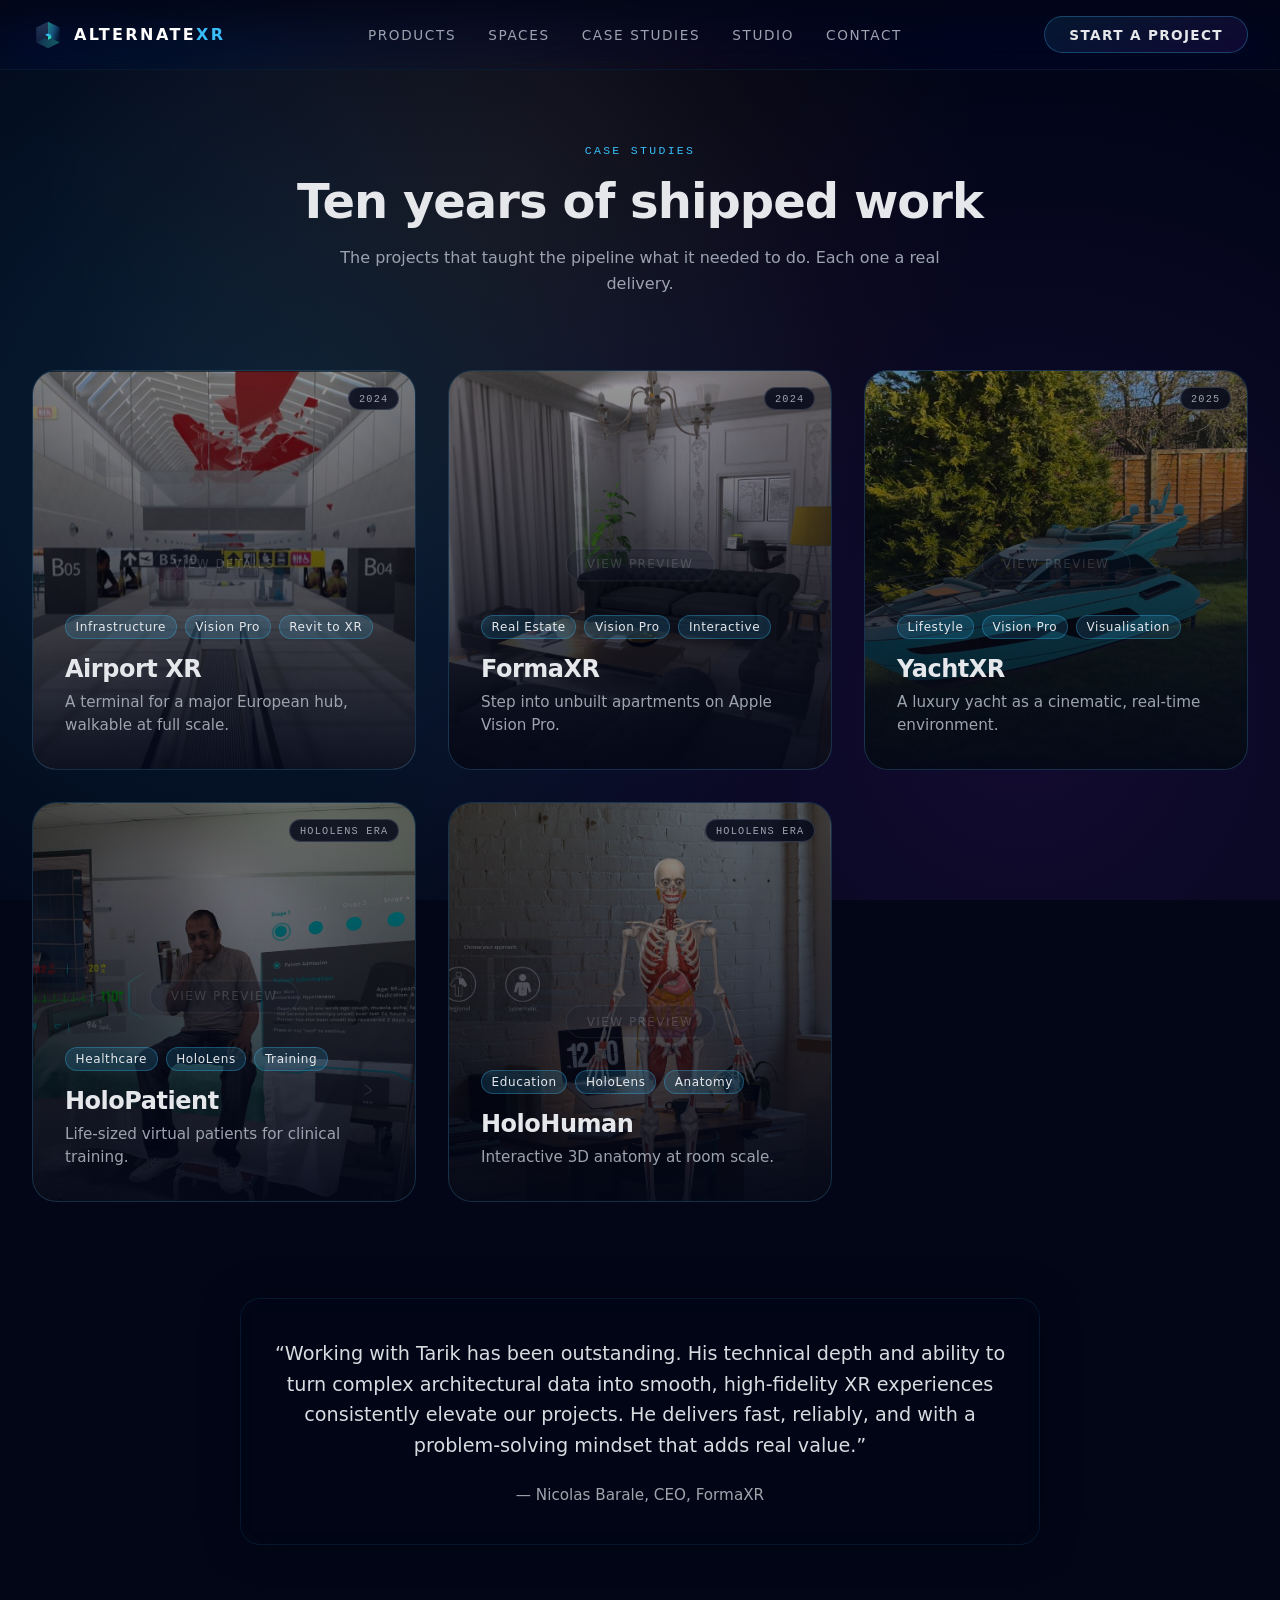
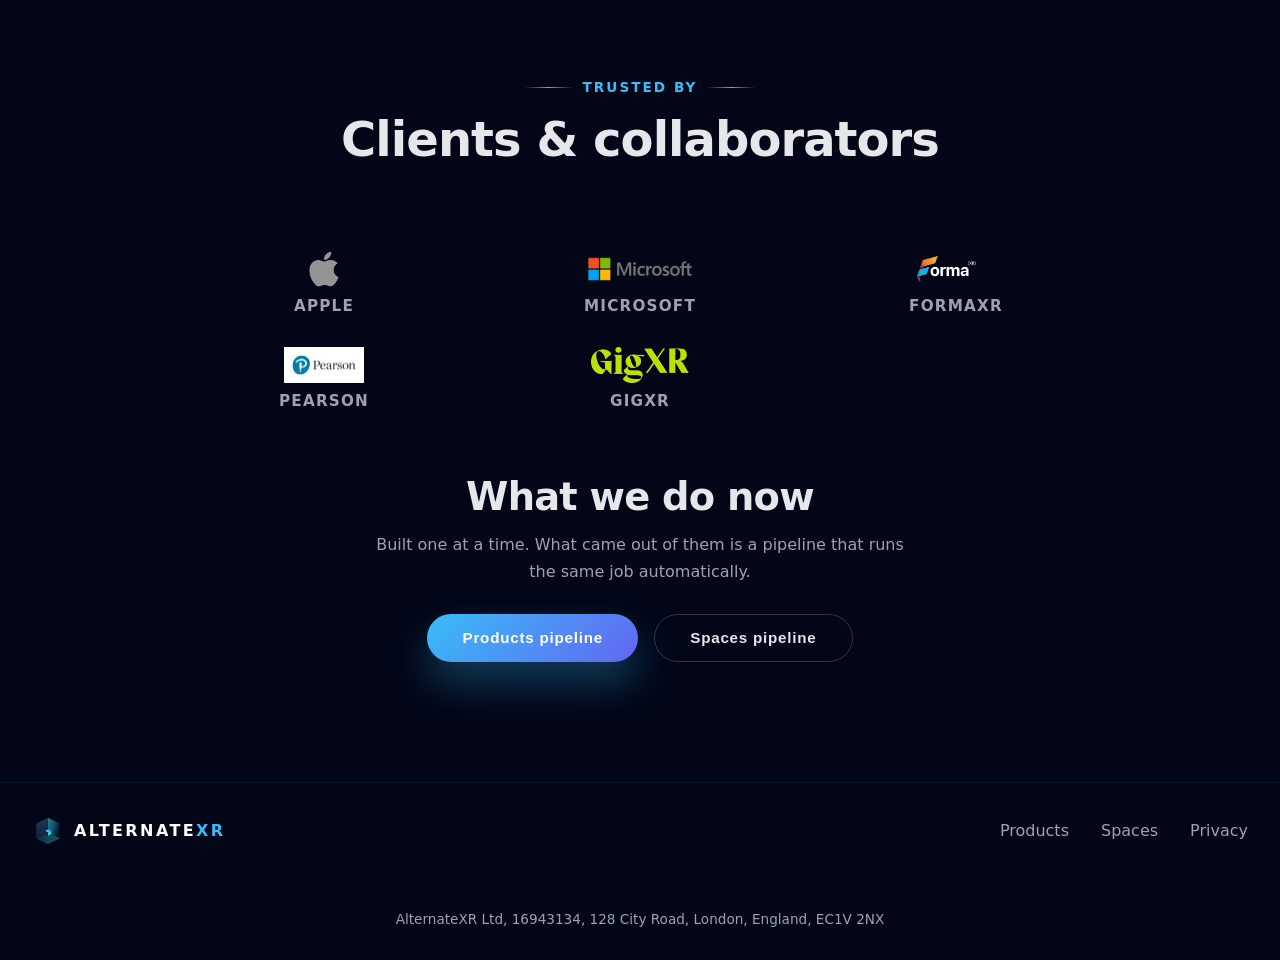
==== commit 01e9c629: "Fix broken JS on subpages, drop gold, cut copy hard The interactions on /products/ and /spaces/ were" ====
--- a/case-studies/index.html
+++ b/case-studies/index.html
@@ -6,6 +6,8 @@
     <title>Case Studies – Ten years of shipped XR work | AlternateXR</title>
     <meta name="viewport" content="width=device-width, initial-scale=1" />
     <meta name="color-scheme" content="dark">
+    <link rel="icon" type="image/svg+xml" href="../teal-dark-icon.svg">
+    <meta name="theme-color" content="#020617">
     <meta name="description"
         content="Selected AlternateXR projects: an airport terminal built from Revit, Vision Pro property walkthroughs with FormaXR, and mixed-reality clinical training with Pearson and GIGXR." />
     <link rel="canonical" href="https://www.alternatexr.com/case-studies/">
@@ -58,9 +60,7 @@
             <div class="pagehead-kicker">Case studies</div>
             <h1 class="section-title">Ten years of shipped work</h1>
             <p class="lede">
-                Before there was a pipeline there were the projects that taught it what to do &mdash;
-                selling unbuilt space, training clinicians, explaining infrastructure nobody could
-                walk through yet. Each one is a real delivery, not a concept.
+                The projects that taught the pipeline what it needed to do. Each one a real delivery.
             </p>
         </header>
 
@@ -246,8 +246,8 @@
         <section class="endcta">
             <h2>What we do now</h2>
             <p>
-                These projects were built one at a time. What came out of them is a pipeline that
-                runs the same job automatically &mdash; in minutes for a product, weeks for a building.
+                Built one at a time. What came out of them is a pipeline that runs the same job
+                automatically.
             </p>
             <div class="hero-cta-group">
                 <button class="btn-primary" onclick="location.href='../products/'">Products pipeline</button>
--- a/assets/site.css
+++ b/assets/site.css
@@ -1717,13 +1717,6 @@
    ========================================================================== */
 
 :root {
-    /* Gilded warm, sampled from the Journey of Leaves installation and the
-       daylit parquet in the Showroom renders. Reserved for the Spaces avenue
-       and the airport flagship — it is the one colour that isn't generic
-       spatial-computing blue. */
-    --gold: #e8b14c;
-    --gold-soft: rgba(232, 177, 76, 0.14);
-    --gold-line: rgba(232, 177, 76, 0.32);
     --violet: #8b7cf6;
     --violet-soft: rgba(139, 124, 246, 0.14);
     --violet-line: rgba(139, 124, 246, 0.32);
@@ -1797,7 +1790,7 @@
 
 .avenue--spaces:hover,
 .avenue--spaces:focus-within {
-    border-color: var(--gold-line);
+    border-color: rgba(56, 189, 248, 0.32);
 }
 
 .avenue-media {
@@ -1846,7 +1839,7 @@
 }
 
 .avenue--spaces .avenue-kicker {
-    color: var(--gold);
+    color: var(--accent);
 }
 
 .avenue-title {
@@ -1891,7 +1884,7 @@
 }
 
 .avenue--spaces .avenue-points li::before {
-    background: var(--gold);
+    background: var(--accent);
 }
 
 .avenue-link {
@@ -1910,7 +1903,7 @@
 }
 
 .avenue--spaces .avenue-link {
-    color: var(--gold);
+    color: var(--accent);
 }
 
 .avenue-link .arrow {
@@ -2047,7 +2040,7 @@
     font-family: var(--mono);
     font-size: clamp(1.05rem, 2.2vw, 1.45rem);
     font-weight: 600;
-    color: var(--gold);
+    color: var(--accent);
     font-variant-numeric: tabular-nums;
     letter-spacing: -0.01em;
 }
@@ -2279,139 +2272,6 @@
 .prose strong {
     color: var(--text);
     font-weight: 600;
-}
-
-/* --- material picker ----------------------------------------------------- */
-.matpick {
-    display: grid;
-    grid-template-columns: 1.05fr 0.95fr;
-    gap: 2rem;
-    align-items: center;
-    border: 1px solid var(--border);
-    border-radius: var(--radius-xl);
-    background: var(--panel);
-    backdrop-filter: blur(14px);
-    padding: 1.75rem;
-}
-
-.matpick-stage {
-    position: relative;
-    border-radius: var(--radius-lg);
-    overflow: hidden;
-    aspect-ratio: 16 / 10;
-    background: #0b1220;
-    border: 1px solid var(--border);
-}
-
-.matpick-stage img {
-    position: absolute;
-    inset: 0;
-    width: 100%;
-    height: 100%;
-    object-fit: cover;
-    opacity: 0;
-    transition: opacity 0.45s ease;
-}
-
-.matpick-stage img.is-shown {
-    opacity: 1;
-}
-
-.matpick-caption {
-    position: absolute;
-    left: 0;
-    right: 0;
-    bottom: 0;
-    padding: 1.5rem 1rem 0.85rem;
-    background: linear-gradient(to top, rgba(2, 6, 23, 0.92), transparent);
-    font-family: var(--mono);
-    font-size: 0.72rem;
-    letter-spacing: 0.08em;
-    color: var(--text);
-    display: flex;
-    justify-content: space-between;
-    gap: 1rem;
-    flex-wrap: wrap;
-}
-
-.matpick-caption .meta {
-    color: var(--muted);
-}
-
-.matpick-panel h3 {
-    font-size: 1.35rem;
-    font-weight: 650;
-    letter-spacing: -0.015em;
-    margin-bottom: 0.6rem;
-}
-
-.matpick-panel p {
-    color: var(--muted);
-    line-height: 1.65;
-    font-size: 0.96rem;
-    margin-bottom: 1.25rem;
-}
-
-.swatches {
-    display: grid;
-    grid-template-columns: repeat(3, 1fr);
-    gap: 0.7rem;
-}
-
-.swatch {
-    position: relative;
-    padding: 0;
-    border: 1px solid var(--border);
-    border-radius: 0.7rem;
-    background: transparent;
-    cursor: pointer;
-    overflow: hidden;
-    transition: border-color 0.25s ease, transform 0.25s ease;
-    font: inherit;
-    color: inherit;
-    display: block;
-}
-
-.swatch img {
-    width: 100%;
-    aspect-ratio: 16 / 10;
-    object-fit: cover;
-    display: block;
-}
-
-.swatch-name {
-    display: block;
-    padding: 0.5rem 0.4rem;
-    font-size: 0.74rem;
-    letter-spacing: 0.04em;
-    color: var(--muted);
-    text-align: center;
-    background: rgba(2, 6, 23, 0.6);
-}
-
-.swatch:hover {
-    border-color: rgba(56, 189, 248, 0.5);
-    transform: translateY(-2px);
-}
-
-.swatch[aria-pressed="true"] {
-    border-color: var(--accent);
-}
-
-.swatch[aria-pressed="true"] .swatch-name {
-    color: var(--text);
-}
-
-.swatch:focus-visible {
-    outline: 2px solid var(--accent);
-    outline-offset: 3px;
-}
-
-.matpick-note {
-    margin-top: 1.1rem;
-    font-size: 0.85rem;
-    color: var(--muted);
-    line-height: 1.55;
 }
 
 /* --- annotated screenshots ----------------------------------------------- */
@@ -2500,9 +2360,9 @@
     grid-template-columns: 1fr auto;
     gap: 2rem;
     align-items: center;
-    border: 1px solid var(--gold-line);
+    border: 1px solid rgba(56, 189, 248, 0.32);
     border-radius: var(--radius-xl);
-    background: linear-gradient(135deg, var(--gold-soft), rgba(15, 23, 42, 0.6));
+    background: linear-gradient(135deg, rgba(56, 189, 248, 0.12), rgba(15, 23, 42, 0.6));
     backdrop-filter: blur(14px);
     padding: 2rem;
 }
@@ -2901,7 +2761,7 @@
     font-size: 0.68rem;
     letter-spacing: 0.16em;
     text-transform: uppercase;
-    color: var(--gold);
+    color: var(--accent);
 }
 
 .feature-body h3 {
@@ -3010,3 +2870,127 @@
         grid-template-columns: 1fr;
     }
 }
+
+
+/* ============================================================================
+   POLICY PAGES
+   ========================================================================== */
+.nav-back {
+    font-size: 0.85rem;
+    text-transform: uppercase;
+    letter-spacing: 0.12em;
+    color: var(--muted);
+    transition: color 0.3s ease;
+}
+
+.nav-back:hover {
+    color: #ffffff;
+}
+
+.policy {
+    max-width: 720px;
+    margin: 0 auto;
+    padding: 9rem 2rem 5rem;
+    position: relative;
+    z-index: 2;
+}
+
+.policy h1 {
+    font-size: clamp(2rem, 4vw, 3rem);
+    font-weight: 700;
+    letter-spacing: -0.02em;
+    margin-bottom: 0.6rem;
+}
+
+.policy-meta {
+    color: var(--muted);
+    font-size: 0.95rem;
+    margin-bottom: 2.5rem;
+}
+
+.policy-meta strong {
+    color: var(--text);
+    font-weight: 600;
+}
+
+.policy p {
+    font-size: 1rem;
+    line-height: 1.7;
+    color: var(--muted);
+    margin-bottom: 1.1rem;
+}
+
+.policy h2 {
+    font-size: 1.25rem;
+    font-weight: 700;
+    letter-spacing: -0.01em;
+    color: var(--text);
+    margin: 2.4rem 0 0.9rem;
+    padding-top: 2rem;
+    border-top: 1px solid rgba(56, 189, 248, 0.12);
+}
+
+.policy a.text-link {
+    color: var(--accent);
+    border-bottom: 1px solid rgba(56, 189, 248, 0.35);
+    transition: border-color 0.2s ease;
+}
+
+.policy a.text-link:hover {
+    border-color: var(--accent);
+}
+
+.policy address {
+    font-style: normal;
+    font-size: 1rem;
+    line-height: 1.7;
+    color: var(--muted);
+}
+
+@media (max-width: 768px) {
+    .policy {
+        padding-top: 7rem;
+    }
+}
+
+@media (prefers-reduced-motion: reduce) {
+
+    .nav-back,
+    .policy a.text-link {
+        transition: none;
+    }
+}
+
+/* --- inline finish strip -------------------------------------------------
+   Textures only read as materials at small sizes; shown large they are just
+   flat colour. So they sit inline with the copy as a palette, not a hero. */
+.finishes {
+    display: flex;
+    flex-wrap: wrap;
+    gap: 0.55rem;
+    margin-top: 1.1rem;
+}
+
+.finish {
+    width: 74px;
+}
+
+.finish img {
+    width: 100%;
+    height: 46px;
+    object-fit: cover;
+    border-radius: 0.45rem;
+    border: 1px solid var(--border);
+    display: block;
+}
+
+.finish span {
+    display: block;
+    margin-top: 0.35rem;
+    font-family: var(--mono);
+    font-size: 0.6rem;
+    letter-spacing: 0.04em;
+    color: var(--muted);
+    text-align: center;
+    line-height: 1.3;
+}
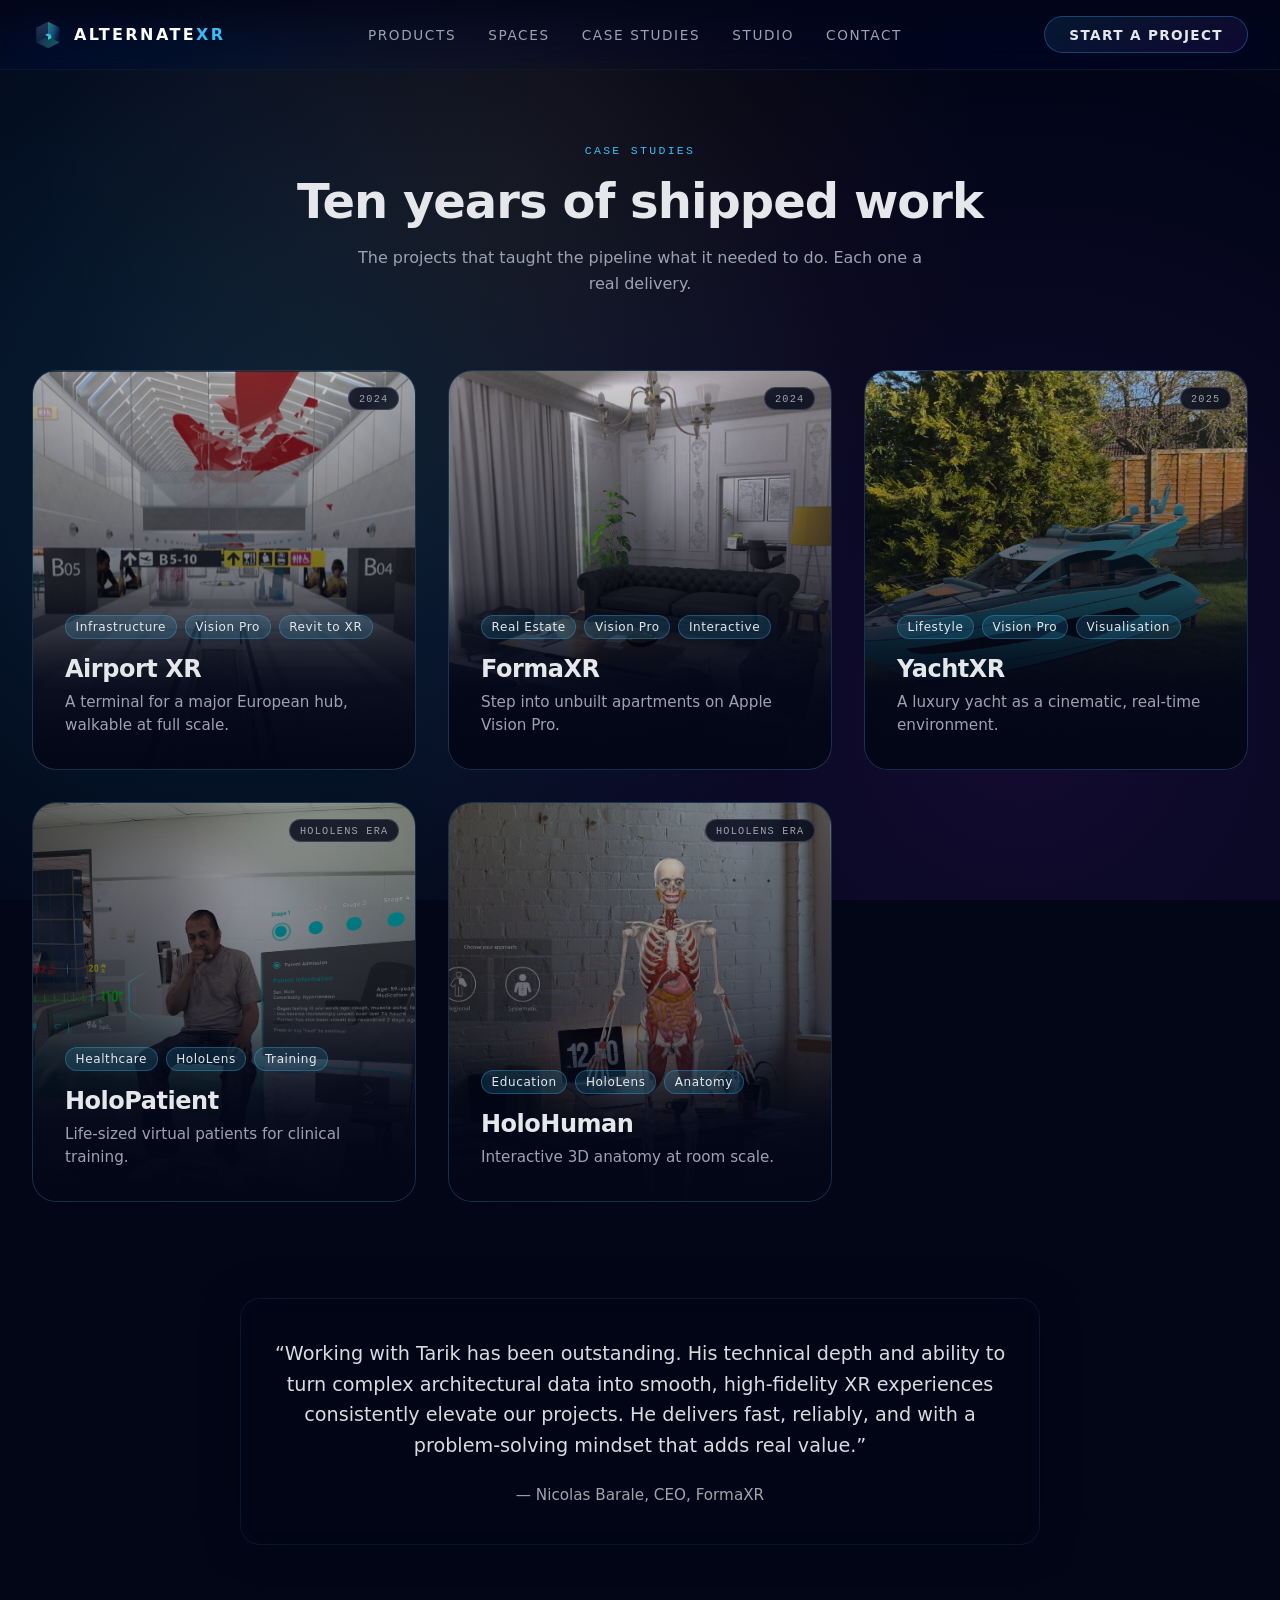
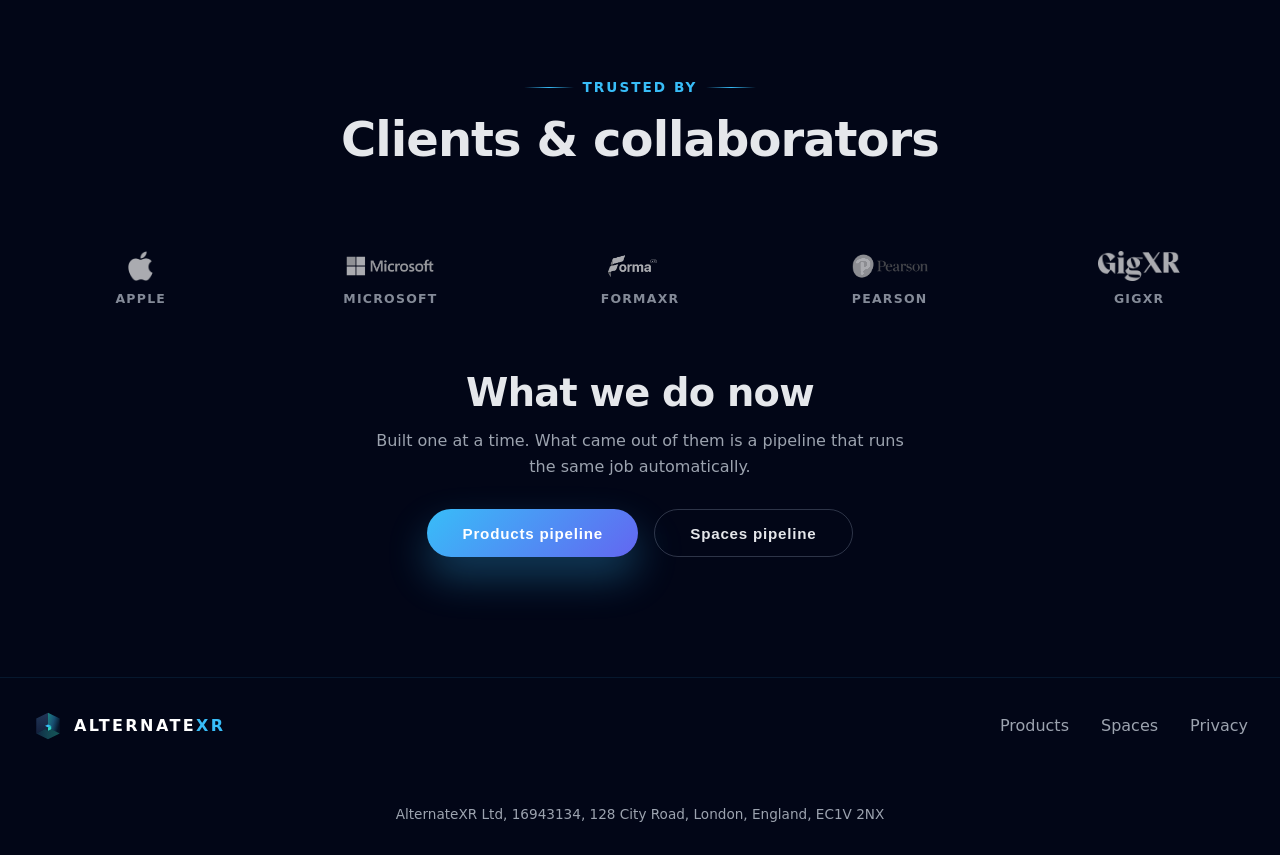
==== commit 5ece9740: "Design pass: promote the demos, fix what only rendering revealed Set up headless screenshots (tools/" ====
--- a/case-studies/index.html
+++ b/case-studies/index.html
@@ -231,7 +231,7 @@
                         <span>FormaXR</span>
                     </div>
                     <div class="client-logo">
-                        <img src="../logos/pearson.jpg" alt="Pearson Education" width="36" height="36" loading="lazy" />
+                        <img src="../logos/pearson.png" alt="Pearson Education" width="36" height="36" loading="lazy" />
                         <span>Pearson</span>
                     </div>
                     <div class="client-logo">
--- a/assets/site.css
+++ b/assets/site.css
@@ -2557,9 +2557,10 @@
     -webkit-user-drag: none;
 }
 
-/* The finished render is revealed from the left as the handle moves right. */
+/* Source sits underneath; the delivered render occupies everything right of
+   the handle, so the pair reads left-to-right as before -> after. */
 .compare-after {
-    clip-path: inset(0 calc(100% - var(--pos)) 0 0);
+    clip-path: inset(0 0 0 var(--pos));
 }
 
 .compare-divider {
@@ -2690,6 +2691,37 @@
     flex-wrap: wrap;
 }
 
+/* Overlaid variant, for toggles that sit on top of card media. */
+.state-controls--overlay {
+    position: absolute;
+    left: 0.85rem;
+    bottom: 0.85rem;
+    margin: 0;
+    justify-content: flex-start;
+    z-index: 3;
+    gap: 0.4rem;
+}
+
+.state-controls--overlay .state-btn {
+    font-size: 0.68rem;
+    padding: 0.38rem 0.85rem;
+    background: rgba(2, 6, 23, 0.78);
+    backdrop-filter: blur(8px);
+}
+
+.stateful {
+    position: relative;
+}
+
+/* When a state pair drives card media it must fill the frame. */
+.avenue-media .statepair {
+    position: absolute;
+    inset: 0;
+    border: 0;
+    border-radius: 0;
+    aspect-ratio: auto;
+}
+
 .state-btn {
     font: inherit;
     font-size: 0.82rem;
@@ -2994,3 +3026,151 @@
     text-align: center;
     line-height: 1.3;
 }
+
+
+/* ============================================================================
+   DESIGN PASS - fixes only visible once rendered
+   ========================================================================== */
+
+/* Client logos arrived as a jumble: Apple a white glyph, Microsoft and FormaXR
+   in full colour, Pearson on a white plate, GigXR in bright yellow. On a dark
+   ground they fought each other and read as clip-art. Normalising to a single
+   luminance lets the names carry the weight. */
+.clients-grid {
+    grid-template-columns: repeat(5, minmax(0, 1fr));
+    max-width: 100%;
+    gap: 1.5rem 2rem;
+}
+
+.client-logo img {
+    height: 30px;
+    filter: grayscale(1) brightness(1.9) contrast(0.85);
+    opacity: 0.72;
+    transition: opacity 0.25s ease, filter 0.25s ease;
+}
+
+.client-logo:hover img {
+    opacity: 1;
+    filter: grayscale(1) brightness(2.1) contrast(0.9);
+}
+
+.client-logo span {
+    font-size: 0.78rem;
+    letter-spacing: 0.1em;
+    opacity: 0.85;
+}
+
+@media (max-width: 860px) {
+    .clients-grid {
+        grid-template-columns: repeat(3, minmax(0, 1fr));
+    }
+}
+
+@media (max-width: 520px) {
+    .clients-grid {
+        grid-template-columns: repeat(2, minmax(0, 1fr));
+    }
+}
+
+/* Headline was breaking mid-clause and orphaning "scale,". */
+.hero-heading,
+.section-title,
+.subhero-title,
+.avenue-title {
+    text-wrap: balance;
+}
+
+.hero-subtitle,
+.lede {
+    text-wrap: pretty;
+}
+
+/* The rainbow gradient (blue -> purple -> orange, hue-rotating) was the only
+   warm colour left after the gold came out, and it dated the whole hero.
+   Two stops inside the brand, no animation.
+   background-image, NOT the background shorthand: the shorthand resets
+   background-clip to border-box and the text fill collapses into a solid bar. */
+.hero-heading .gradient-text {
+    background-image: linear-gradient(100deg, #38bdf8 0%, #8b7cf6 100%);
+    animation: none;
+}
+
+/* Chips were wrapping 3 + 1 and centring the orphan. */
+.hero-capabilities {
+    max-width: 640px;
+}
+
+/* Case study art was sitting under a heavy grey wash, and the hover hint
+   showed through the middle of the card. */
+.work-card-bg {
+    filter: brightness(0.82) saturate(1.05);
+}
+
+.work-card:hover .work-card-bg {
+    filter: brightness(0.95) saturate(1.1);
+}
+
+.work-card-content {
+    background: linear-gradient(to top,
+            rgba(2, 6, 23, 0.96) 0%,
+            rgba(2, 6, 23, 0.82) 45%,
+            rgba(2, 6, 23, 0) 100%);
+}
+
+/* Cards were different heights with tags landing at different baselines. */
+.casegrid,
+.work-grid {
+    align-items: stretch;
+}
+
+.work-card {
+    display: flex;
+    flex-direction: column;
+    min-height: 340px;
+}
+
+.work-card-content {
+    margin-top: auto;
+}
+
+/* Pipeline stages had ragged bottoms where stage 01 carries less copy. */
+.pipeline-grid {
+    align-items: stretch;
+}
+
+.stage-io {
+    margin-top: auto;
+}
+
+/* The wipe is now the first thing after the hero, so give it room to breathe
+   and stop the figures band colliding with it. */
+#transformation .compare {
+    box-shadow: var(--shadow-card);
+}
+
+#transformation .figures {
+    margin-top: 1.25rem;
+}
+
+/* The hover hint sat at opacity .25 by default, so "View preview" floated
+   half-visible over every card at rest and read as a rendering fault. It only
+   needs to exist on hover; keyboard focus gets it too. */
+.work-card-hover-hint {
+    opacity: 0;
+}
+
+.work-card:focus-visible .work-card-hover-hint {
+    opacity: 1;
+}
+
+.work-card:focus-visible {
+    outline: 2px solid var(--accent);
+    outline-offset: 3px;
+}
+
+/* Contact steps were squeezed into three narrow columns at desktop width. */
+.contact-steps {
+    max-width: 780px;
+    margin-inline: auto;
+    gap: 1.5rem;
+}
